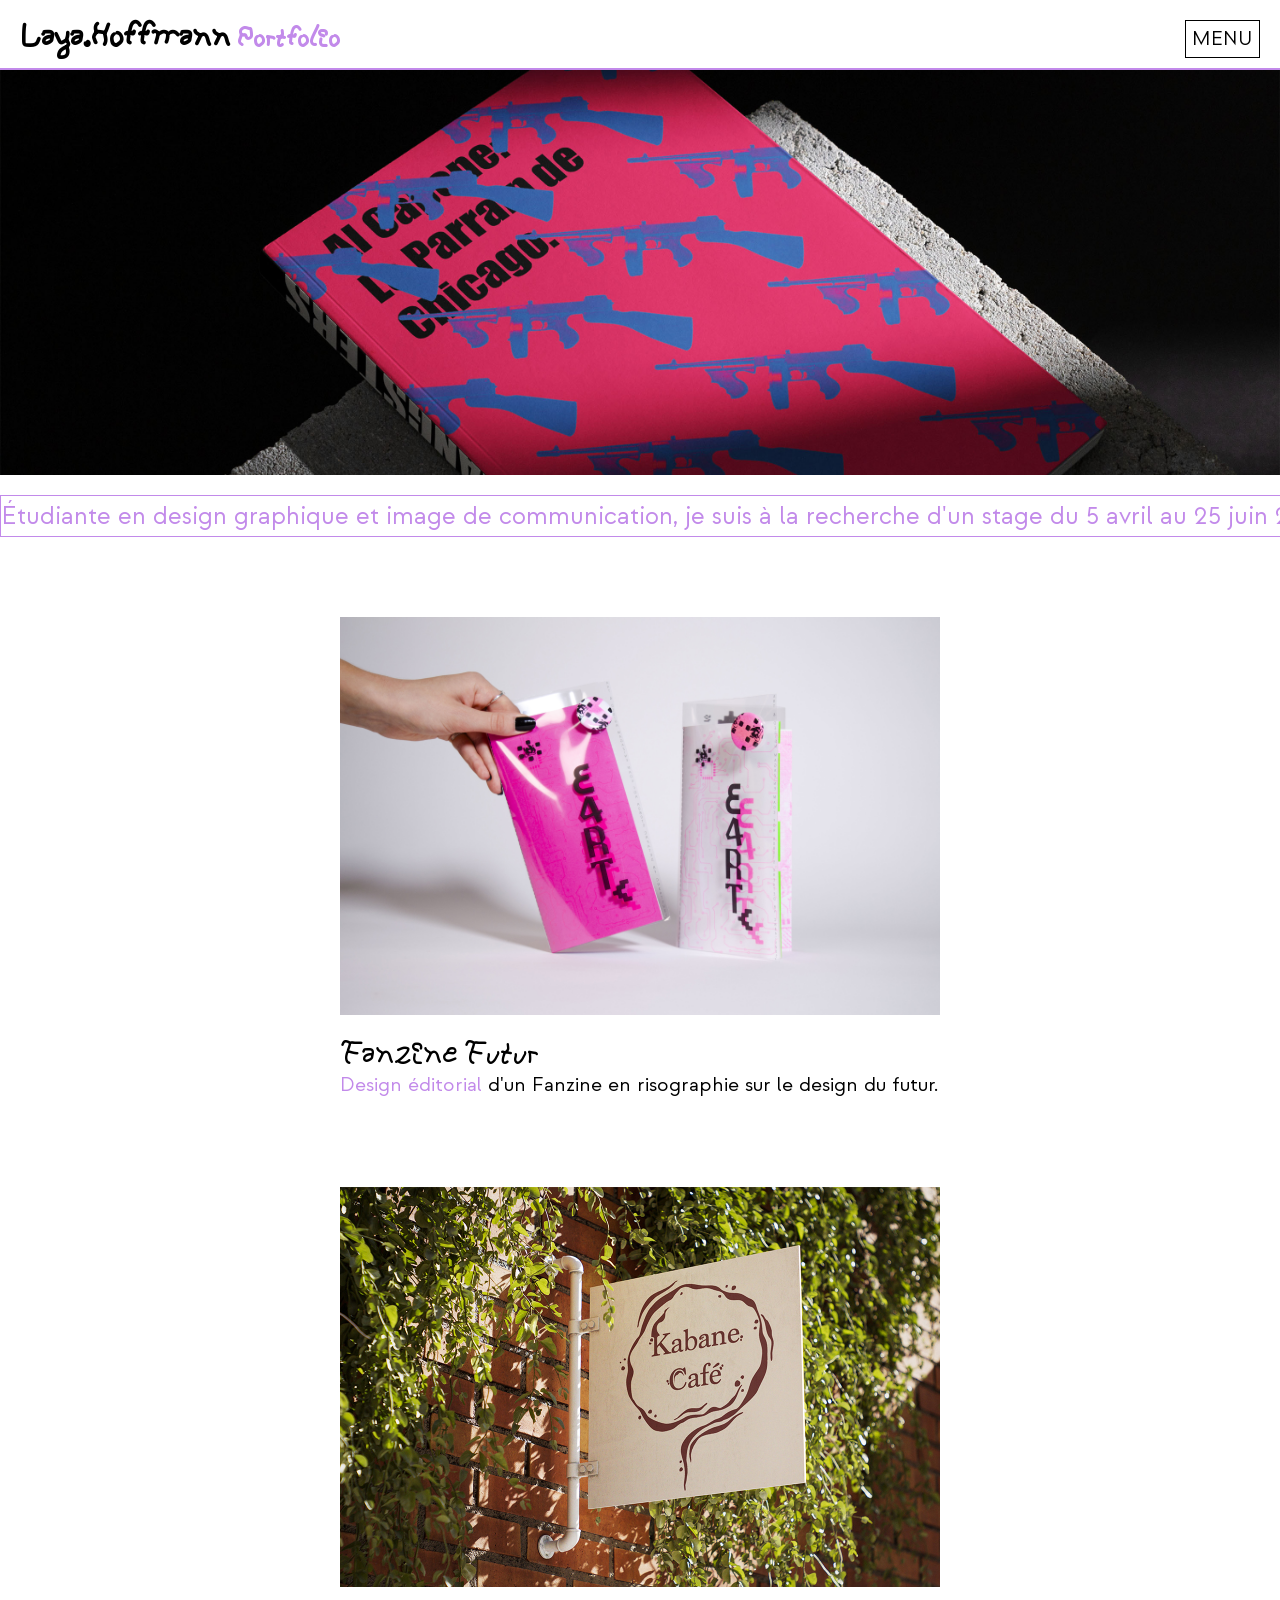
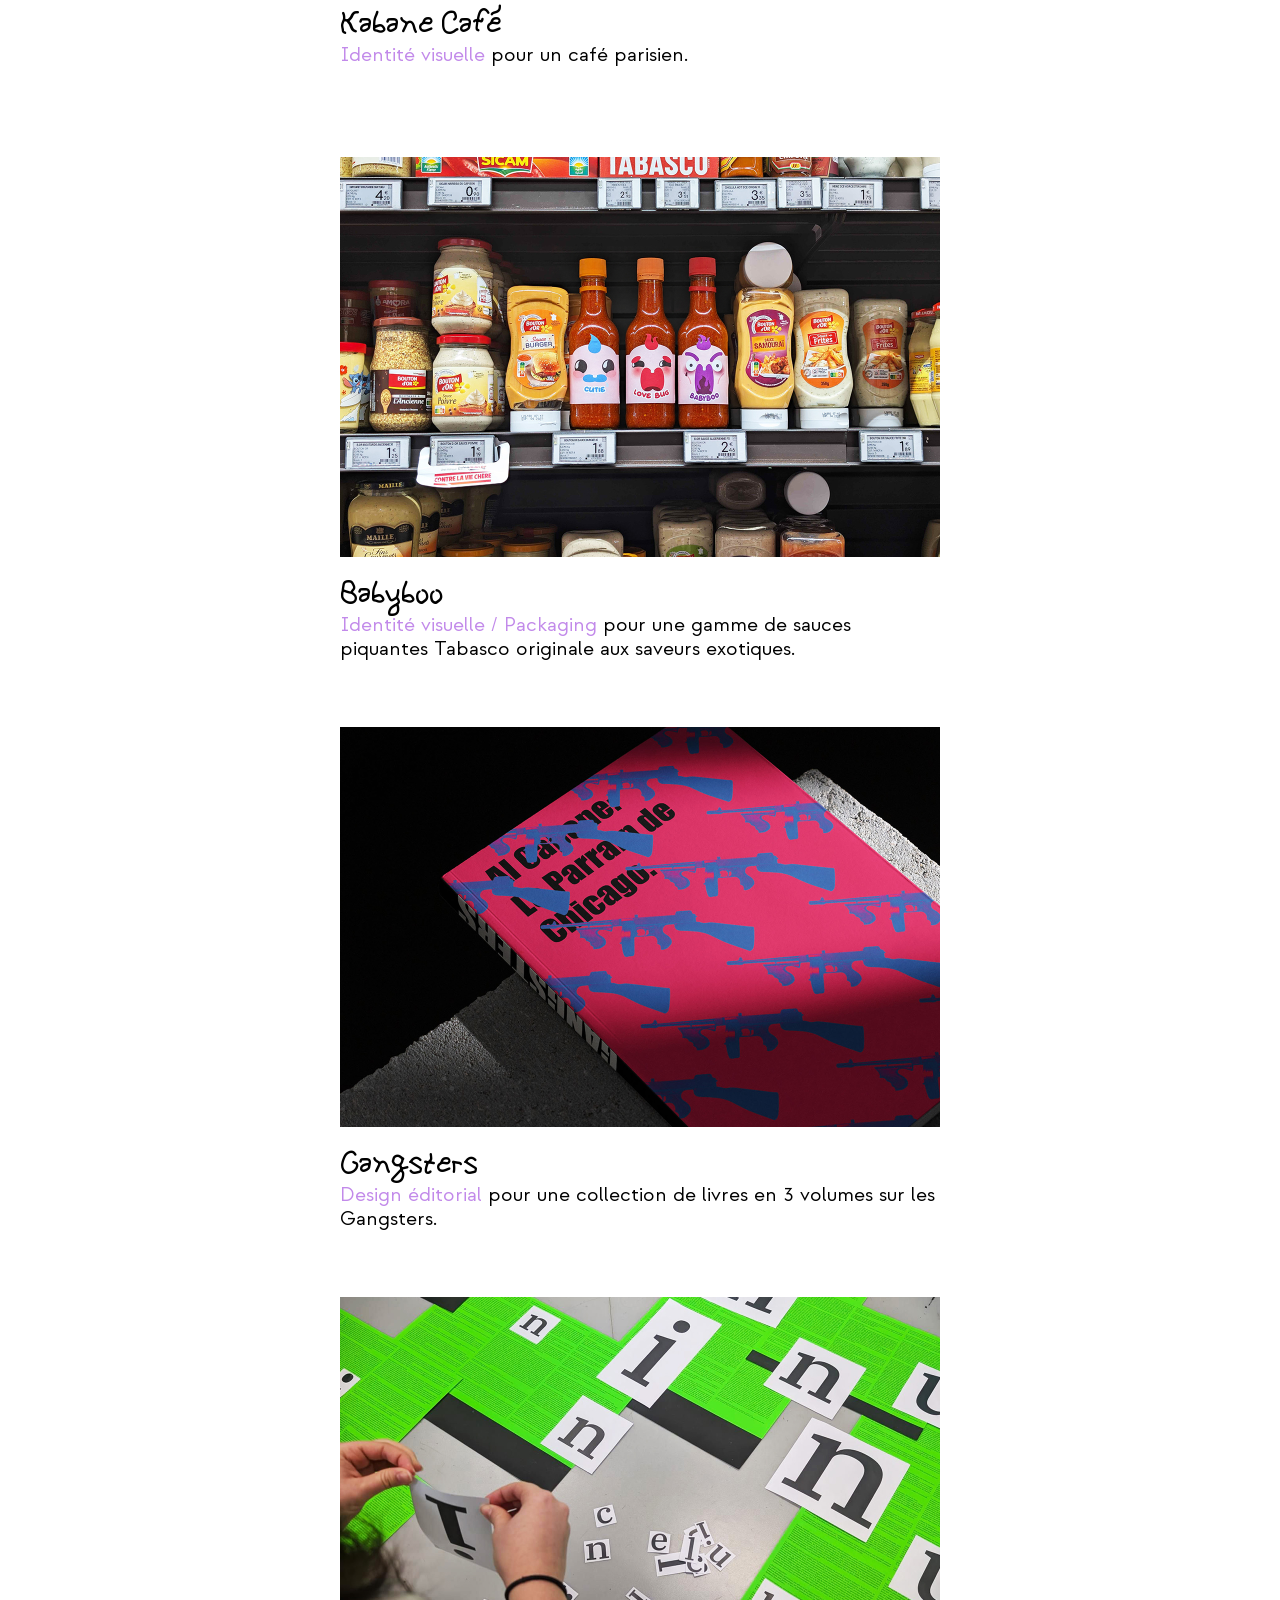
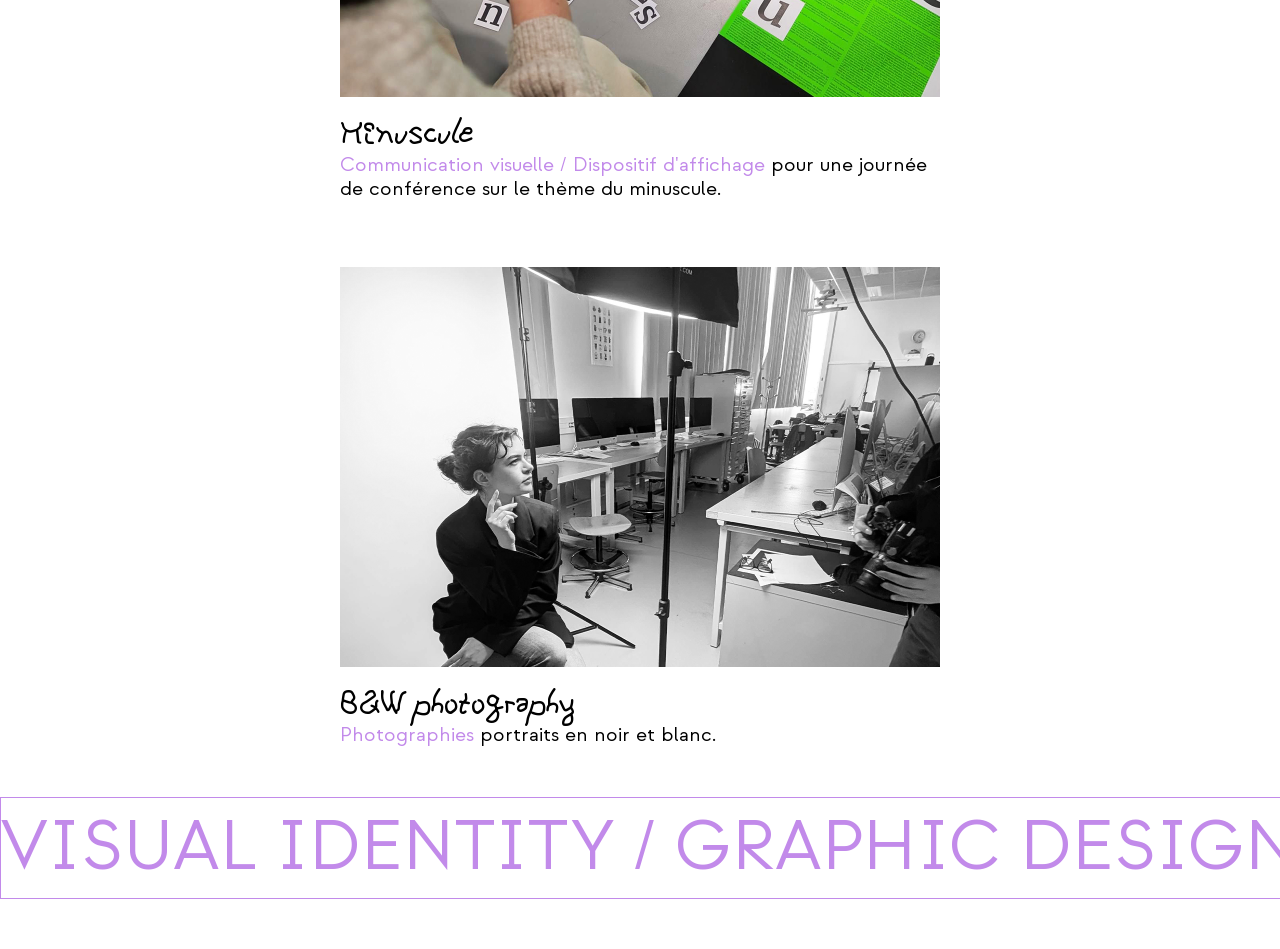
==== index.html @ 6cbe6970 "retouches" ====
<!DOCTYPE html>
<html lang="en">
<head>
    <meta charset="UTF-8">
    <meta name="viewport" content="width=device-width, initial-scale=1.0">
    <title>Laya Hoffmann Portfolio</title>
    <link rel="stylesheet" href="style.css">
    <link rel="shortcut icon" href="img/icon-site.svg" type="image/x-icon">
</head>
<body>

    <header>
        <h1>Laya.H<span class="cadegage">offmann</span> <span class="taille">Portfolio</span></h1>
        <a href="MENU.html" class="button">MENU</a>
    </header>

    <main>
        
        <div class="bandeau"> 
        <img src="img/gangsters/gangster.jpg" alt="livre de gangsters">
        </div>

        <div class="scrolling-text-container">
            <div class="scrolling-text">
            Étudiante en design graphique et image de communication, je suis à la recherche d'un stage du 5 avril au 25 juin 2027 ! Étudiante en design graphique et image de communication je suis à la recherche d'un stage du 5 avril au 25 juin 2027 ! Étudiante en design graphique et image de communication je suis à la recherche d'un stage du 5 avril au 25 juin 2027 !  
            </div>
        </div>

        <div class="grid">

            <div class="item-grid">
            <a href="fanzine-futur.html">
                <img src="img/fanzine-futur/fanzinefutur1.jpg" width="300" height="200" alt="fanzine futur">
            </a>
            <img class="fx" src="img/support.svg" alt="visual">
            <p class="sous-titre">Fanzine Futur</p>
            <p><span>Design éditorial</span> d'un Fanzine en risographie sur le design du futur.</p>
            </div>

            <div class="item-grid">
            <a href="kabanecafe.html">
                <img src="img/kabane-cafe/kabanecafe1.jpg" width="300" height="200" alt="kabanecafe">
            </a>
            <img class="fx" src="img/support.svg" alt="visual">
            <p class="sous-titre">Kabane Café</p>
            <p><span>Identité visuelle</span> pour un café parisien.</p>
            </div>

            <div class="item-grid">
            <a href="babyboo.html">
                <img src="img/babyboo/babyboo.jpg" width="300" height="200" alt="babyboo sauces">
            </a>
            <img class="fx" src="img/support.svg" alt="visual">
            <p class="sous-titre">Babyboo</p>
            <p><span>Identité visuelle / Packaging</span> pour une gamme de sauces piquantes Tabasco originale aux saveurs exotiques.</p>
            </div>

            <div class="item-grid">
            <a href="gangster.html">
                <img src="img/gangsters/gangsters1.jpg" width="300" height="200" alt="livre de gangsters">
            </a>
            <img class="fx" src="img/support.svg" alt="visual">
            <p class="sous-titre">Gangsters</p>
            <p><span>Design éditorial</span> pour une collection de livres en 3 volumes sur les Gangsters.</p>
            </div>

            <div class="item-grid">
            <a href="minuscule.html">
                <img src="img/minuscule/minuscule1.jpg" width="300" height="200" alt="minuscule">
            </a>
            <img class="fx" src="img/support.svg" alt="visual">
            <p class="sous-titre">Minuscule</p>
            <p><span>Communication visuelle / Dispositif d'affichage</span> pour une journée de conférence sur le thème du minuscule.</p>
            </div>

            <div class="item-grid">
            <a href="photo.html">
                <img src="img/photo/photo3.jpg" width="300" height="200" alt="photo">
            </a>
            <img class="fx" src="img/support.svg" alt="visual">
            <p class="sous-titre">B&W photography</p>
            <p><span>Photographies</span> portraits en noir et blanc.</p>
            </div>

        </div>

        <div class="scrolling-text-container-big">
            <div class="scrolling-text-big">
            VISUAL IDENTITY / GRAPHIC DESIGN / COMMUNICATION / ILLUSTRATION / TYPOGRAPHY / BRANDING / WEB DESIGN / DIGITAL MEDIA / CREATIVE DIRECTION / PHOTOGRAPHY / EDITORIAL DESIGN /
        </div>

        

    </main>
    

</body>

</html>
---- style.css ----
/*INTEGRATION TYPOS*/
@font-face {
font-family: nudles;
src: url("font/Nudles-Bold.woff2") format("woff2");
}

@font-face {
font-family: strawford;
src: url("font/strawford-regular-webfont.woff2") format("woff2");
}


/*CSS BALISES*/
body{
    background-color: rgb(255, 255, 255);
    color: rgb(0, 0, 0);
    font-family: strawford;
    font-size: 20px;
    max-width: 1900px; 
    margin: 0 auto;
    padding: 0px;
}

header{
    display:grid;
    grid-template-columns: auto auto;
    justify-content: space-between;
    align-items: top;
    padding: 20px;
    border-bottom: 2px solid rgb(194, 138, 234);
    height: 28px;    
}

img{
    width: 100%;
    height: auto;
    display: block;
}

/*liens*/
a{
    color: rgb(194, 138, 234);
    margin: 0;
}

h1{
    font-family: nudles;
    font-size: 30px;
    margin: 0;
}

span{
    color: #c28aea;
}

p{
    color:#000000;
    margin-top: 26px;
}


/*CSS CLASS*/
.taille{
    font-size: 25px;
    color: #c28aea;
}

/*ce qui n'est pas affiché sur mobile*/
.cadegage{
    color: #000000;
}

.sous-titre {
    font-size: 30px;
    font-family: nudles;
    margin-top: 20px;
    margin-bottom: 0;
    height:10px;
}

.grid{
    background-color: rgb(255, 255, 255);
    display: grid;
    grid-template-columns: repeat(auto-fill, 600px);
    justify-content: center;
    gap: 70px;
    padding: 30px;
}

/*bouton avant qu'on clique*/
.button{
    color: rgb(0, 0, 0);
    padding: 6px;
    text-decoration: none;
    border: 1px solid rgb(0, 0, 0);
    transition: 0.5s background;
    align-items: center;
}

/*bouton quand on clique*/
.button:hover{
    color: rgb(255, 255, 255);
    background-color: rgb(194, 138, 234);
    padding: 6px;
    text-decoration: none;
    border: 1px solid rgb(194, 138, 234);
}

/*futur carroussel*/
.bandeau{
    background-color: rgb(0, 0, 0);
    width: 100%;
    margin-bottom: 20px;
}


/*bandeau défilant (le contenant) */
.scrolling-text-container {  
    width: 100%;
    height: 40px;
    background: rgb(255, 255, 255);
    overflow: hidden; /*pour pas qu'on voit la fin*/
    display: flex; /*devient parent du texte*/
    align-items: center; 
    position: relative; /*pour pouvoir déplacer le texte*/
    color: rgb(194, 138, 234); 
    margin-bottom: 50px;
    border: 1px solid rgb(194, 138, 234); 

}

/*bandeau défilant (le contenu texte) */
.scrolling-text {  
    white-space: nowrap; /*pour rester sur une ligne*/
    display: inline-block;
    animation: scroll-left 60s linear infinite; /*amène à l'animation créée*/
    font-size: 25px; 
}

/*version gros (le contenant texte) */
.scrolling-text-container-big {
    width: 100%;
    height: 100px;
    background: rgb(255, 255, 255);
    overflow: hidden;
    display: flex;
    align-items: center;
    position: relative;
    color: rgb(194, 138, 234);
    margin-bottom: 50px;
    border: 1px solid rgb(194, 138, 234);

}

/*version gros (le contenu texte) */
.scrolling-text-big {
    white-space: nowrap;
    display: inline-block;
    animation: scroll-left 30s linear infinite;
    font-size: 70px; 
}

/*le hover des images*/

.item-grid{
            display: grid;
            height: 500px;
        }

.item-grid a, .item-grid .fx{
            grid-column: 1/-1;
            grid-row: 1/-1;
}

.item-grid .fx {
            color:#000000;
            background: #ffffffc4;
            margin: 0;
            opacity:0;
            transition: .4s;
            display: grid;
            align-items:center;
            justify-items: center;
            height: 400px;
}

.item-grid:hover .fx{
            opacity:1;
}


/*animation bandeau*/
@keyframes scroll-left { 
    0% { transform: translateX(0); }  /*fais commencer à gauche*/
    100% { transform: translateX(-50%); } /*défile vers la droite*/
}

/*adaptation mobile*/
@media (max-width: 600px) {
    .grid {
        grid-template-columns: 1fr; /*une seule colonne sur mobile*/
        gap: 20px; /*réduit l'espace entre les éléments*/
    }
    h1 {
        font-size: 30px; /*réduit la taille du titre sur mobile*/
    }
    h1 span {
        font-size: 25px; /*réduit la taille du sous-titre sur mobile*/
    }
    header {
        padding: 10px; /*réduit le padding du header sur mobile*/
        height: auto; /*ajuste la hauteur automatiquement sur mobile*/
    }
    .sous-titre {
    font-size: 25px;
    font-family: nudles;
    }

    .cadegage{
        display:none;
    
    }
}
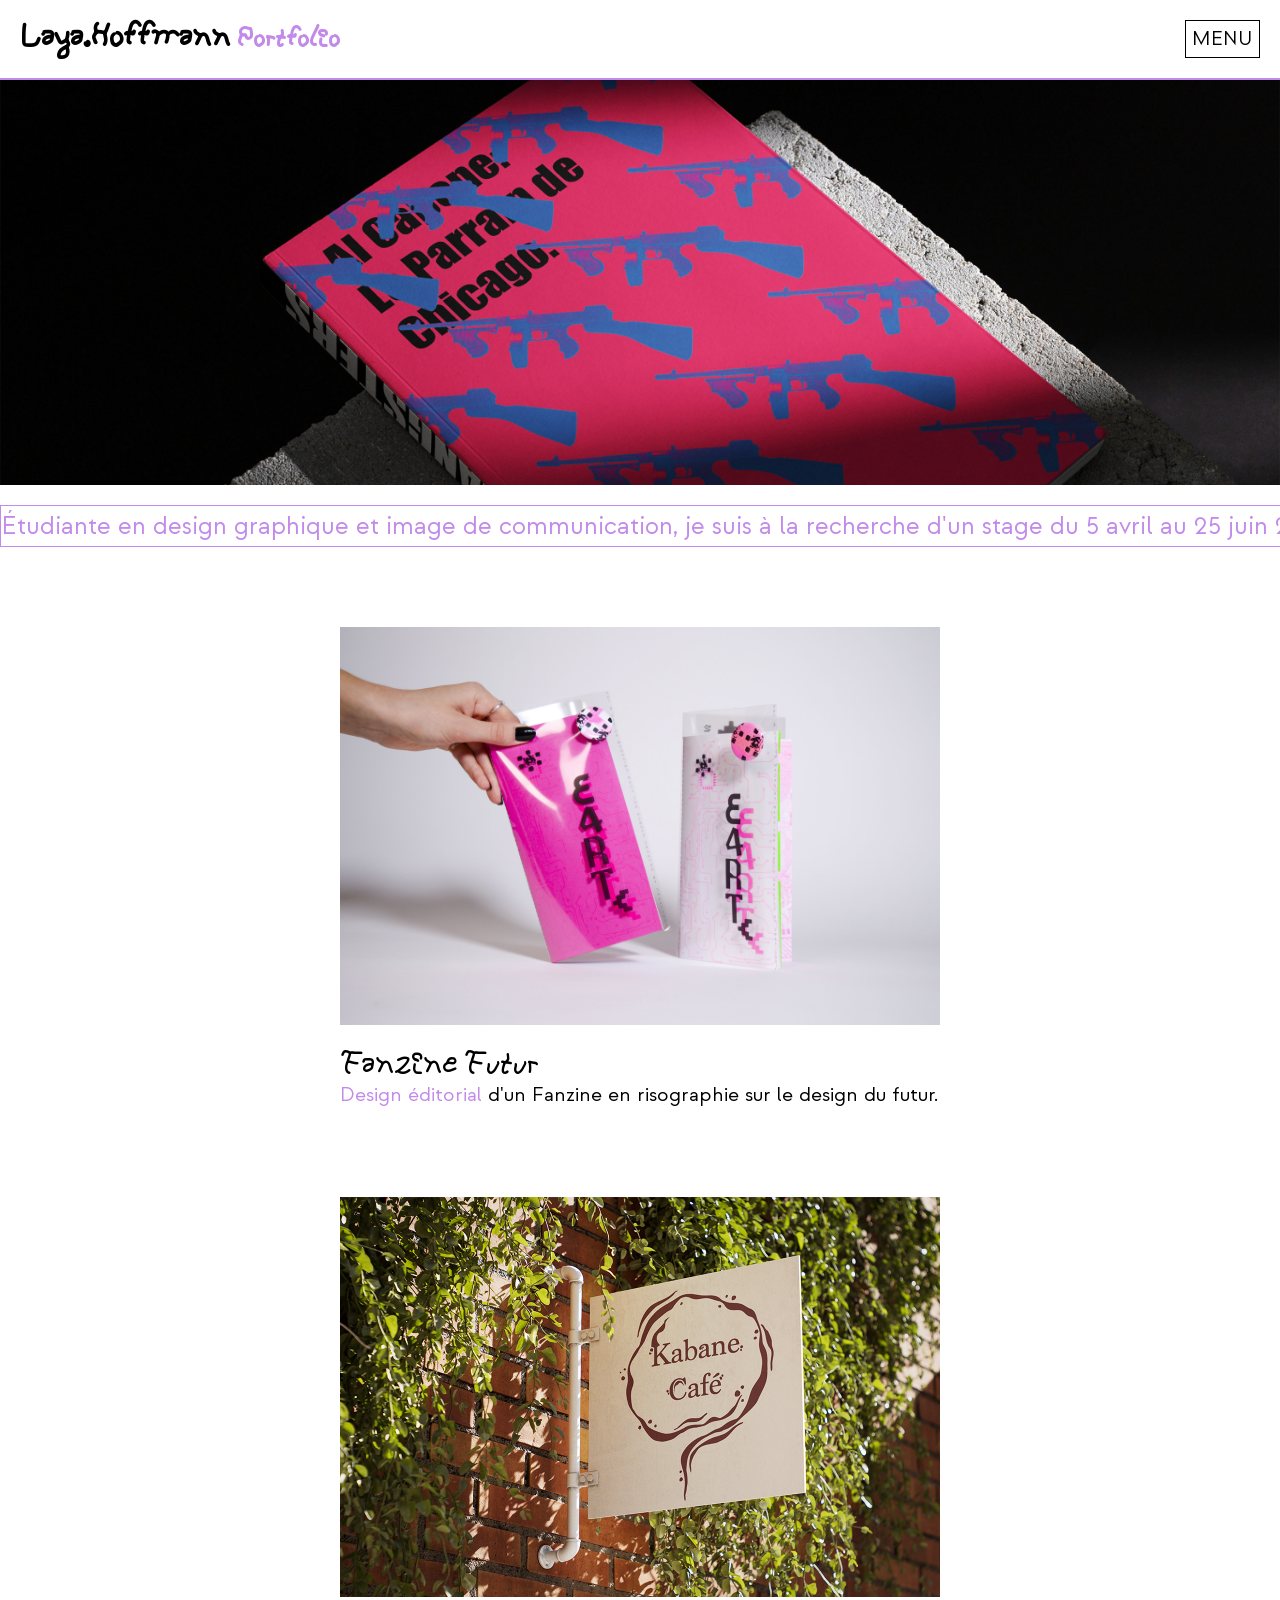
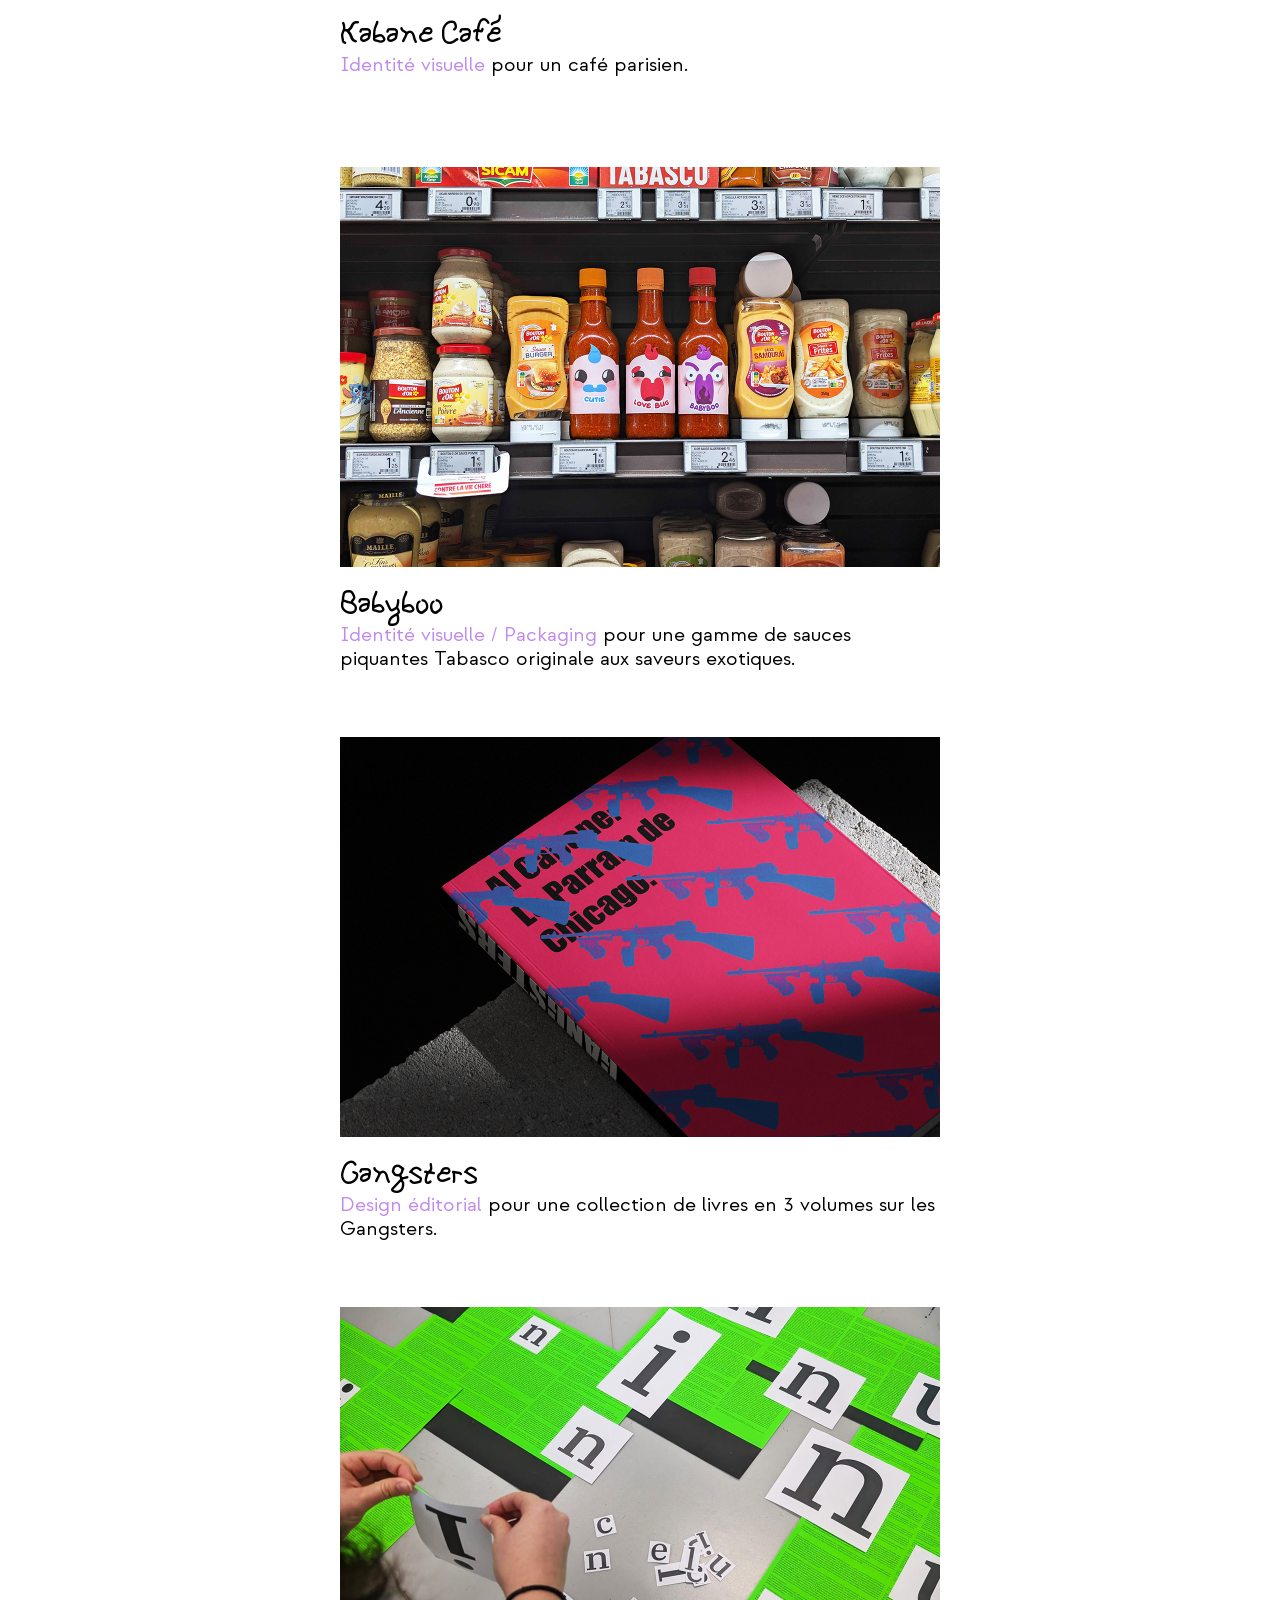
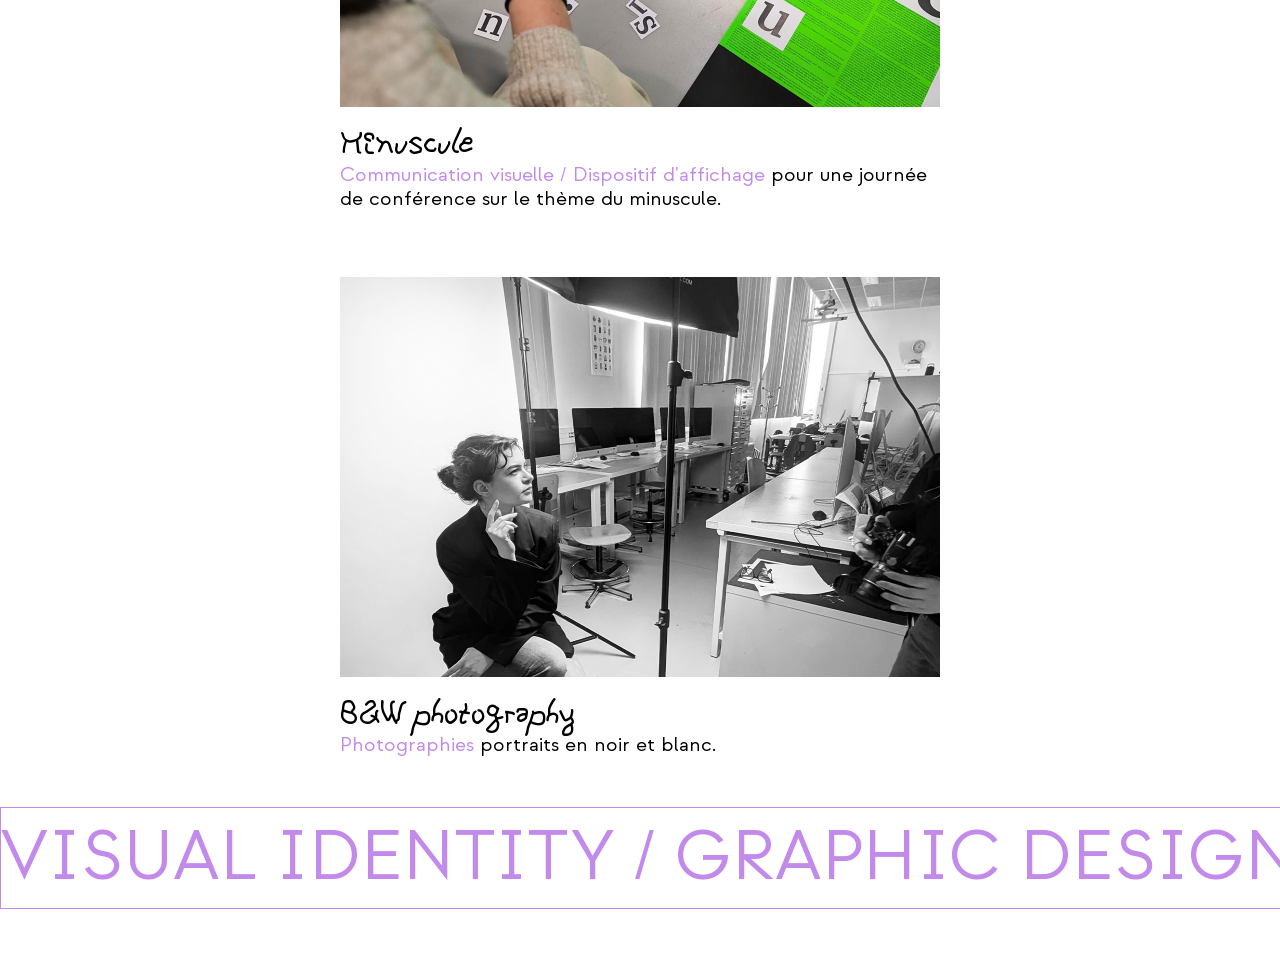
==== commit d5444fb8: "lalala" ====
--- a/index.html
+++ b/index.html
@@ -28,59 +28,47 @@
 
         <div class="grid">
 
-            <div class="item-grid">
-            <a href="fanzine-futur.html">
-                <img src="img/fanzine-futur/fanzinefutur1.jpg" width="300" height="200" alt="fanzine futur">
-            </a>
+        <a class="item-grid"  href="fanzine-futur.html">
             <img class="fx" src="img/support.svg" alt="visual">
+            <img src="img/fanzine-futur/fanzinefutur1.jpg" width="300" height="200" alt="fanzine futur">
             <p class="sous-titre">Fanzine Futur</p>
             <p><span>Design éditorial</span> d'un Fanzine en risographie sur le design du futur.</p>
-            </div>
+        </a>
 
-            <div class="item-grid">
-            <a href="kabanecafe.html">
-                <img src="img/kabane-cafe/kabanecafe1.jpg" width="300" height="200" alt="kabanecafe">
-            </a>
+        <a class="item-grid"  href="kabanecafe.html">
             <img class="fx" src="img/support.svg" alt="visual">
+            <img src="img/kabane-cafe/kabanecafe1.jpg" width="300" height="200" alt="kabanecafe">
             <p class="sous-titre">Kabane Café</p>
             <p><span>Identité visuelle</span> pour un café parisien.</p>
-            </div>
+        </a>
 
-            <div class="item-grid">
-            <a href="babyboo.html">
-                <img src="img/babyboo/babyboo.jpg" width="300" height="200" alt="babyboo sauces">
-            </a>
+        <a class="item-grid"  href="babyboo.html">
             <img class="fx" src="img/support.svg" alt="visual">
+            <img src="img/babyboo/babyboo.jpg" width="300" height="200" alt="sauces piquantes">
             <p class="sous-titre">Babyboo</p>
             <p><span>Identité visuelle / Packaging</span> pour une gamme de sauces piquantes Tabasco originale aux saveurs exotiques.</p>
-            </div>
+        </a>
 
-            <div class="item-grid">
-            <a href="gangster.html">
-                <img src="img/gangsters/gangsters1.jpg" width="300" height="200" alt="livre de gangsters">
-            </a>
+        <a class="item-grid"  href="gangster.html">
             <img class="fx" src="img/support.svg" alt="visual">
+            <img src="img/gangsters/gangsters1.jpg" width="300" height="200" alt="livre gangster">
             <p class="sous-titre">Gangsters</p>
             <p><span>Design éditorial</span> pour une collection de livres en 3 volumes sur les Gangsters.</p>
-            </div>
+        </a>
 
-            <div class="item-grid">
-            <a href="minuscule.html">
-                <img src="img/minuscule/minuscule1.jpg" width="300" height="200" alt="minuscule">
-            </a>
+        <a class="item-grid"  href="minuscule.html">
             <img class="fx" src="img/support.svg" alt="visual">
+            <img src="img/minuscule/minuscule1.jpg" width="300" height="200" alt="affiche minuscule">
             <p class="sous-titre">Minuscule</p>
             <p><span>Communication visuelle / Dispositif d'affichage</span> pour une journée de conférence sur le thème du minuscule.</p>
-            </div>
+        </a>
 
-            <div class="item-grid">
-            <a href="photo.html">
-                <img src="img/photo/photo3.jpg" width="300" height="200" alt="photo">
-            </a>
+        <a class="item-grid"  href="photo.html">
             <img class="fx" src="img/support.svg" alt="visual">
+            <img src="img/photo/photo3.jpg" width="300" height="200" alt="photo">
             <p class="sous-titre">B&W photography</p>
             <p><span>Photographies</span> portraits en noir et blanc.</p>
-            </div>
+        </a>
 
         </div>
 
--- a/style.css
+++ b/style.css
@@ -28,7 +28,7 @@
     align-items: top;
     padding: 20px;
     border-bottom: 2px solid rgb(194, 138, 234);
-    height: 28px;    
+    height: 38px;    
 }
 
 img{
@@ -41,6 +41,7 @@
 a{
     color: rgb(194, 138, 234);
     margin: 0;
+    text-decoration: none;
 }
 
 h1{
@@ -161,18 +162,18 @@
 }
 
 /*le hover des images*/
-
 .item-grid{
             display: grid;
             height: 500px;
         }
 
-.item-grid a, .item-grid .fx{
+.item-grid img{
             grid-column: 1/-1;
             grid-row: 1/-1;
 }
 
 .item-grid .fx {
+            z-index: 9999;
             color:#000000;
             background: #ffffffc4;
             margin: 0;
@@ -220,5 +221,11 @@
         display:none;
     
     }
-}
-
+    .item-grid .fx {
+        height: 220px;
+    }
+    .item-grid{
+        height: auto;
+    }
+
+}
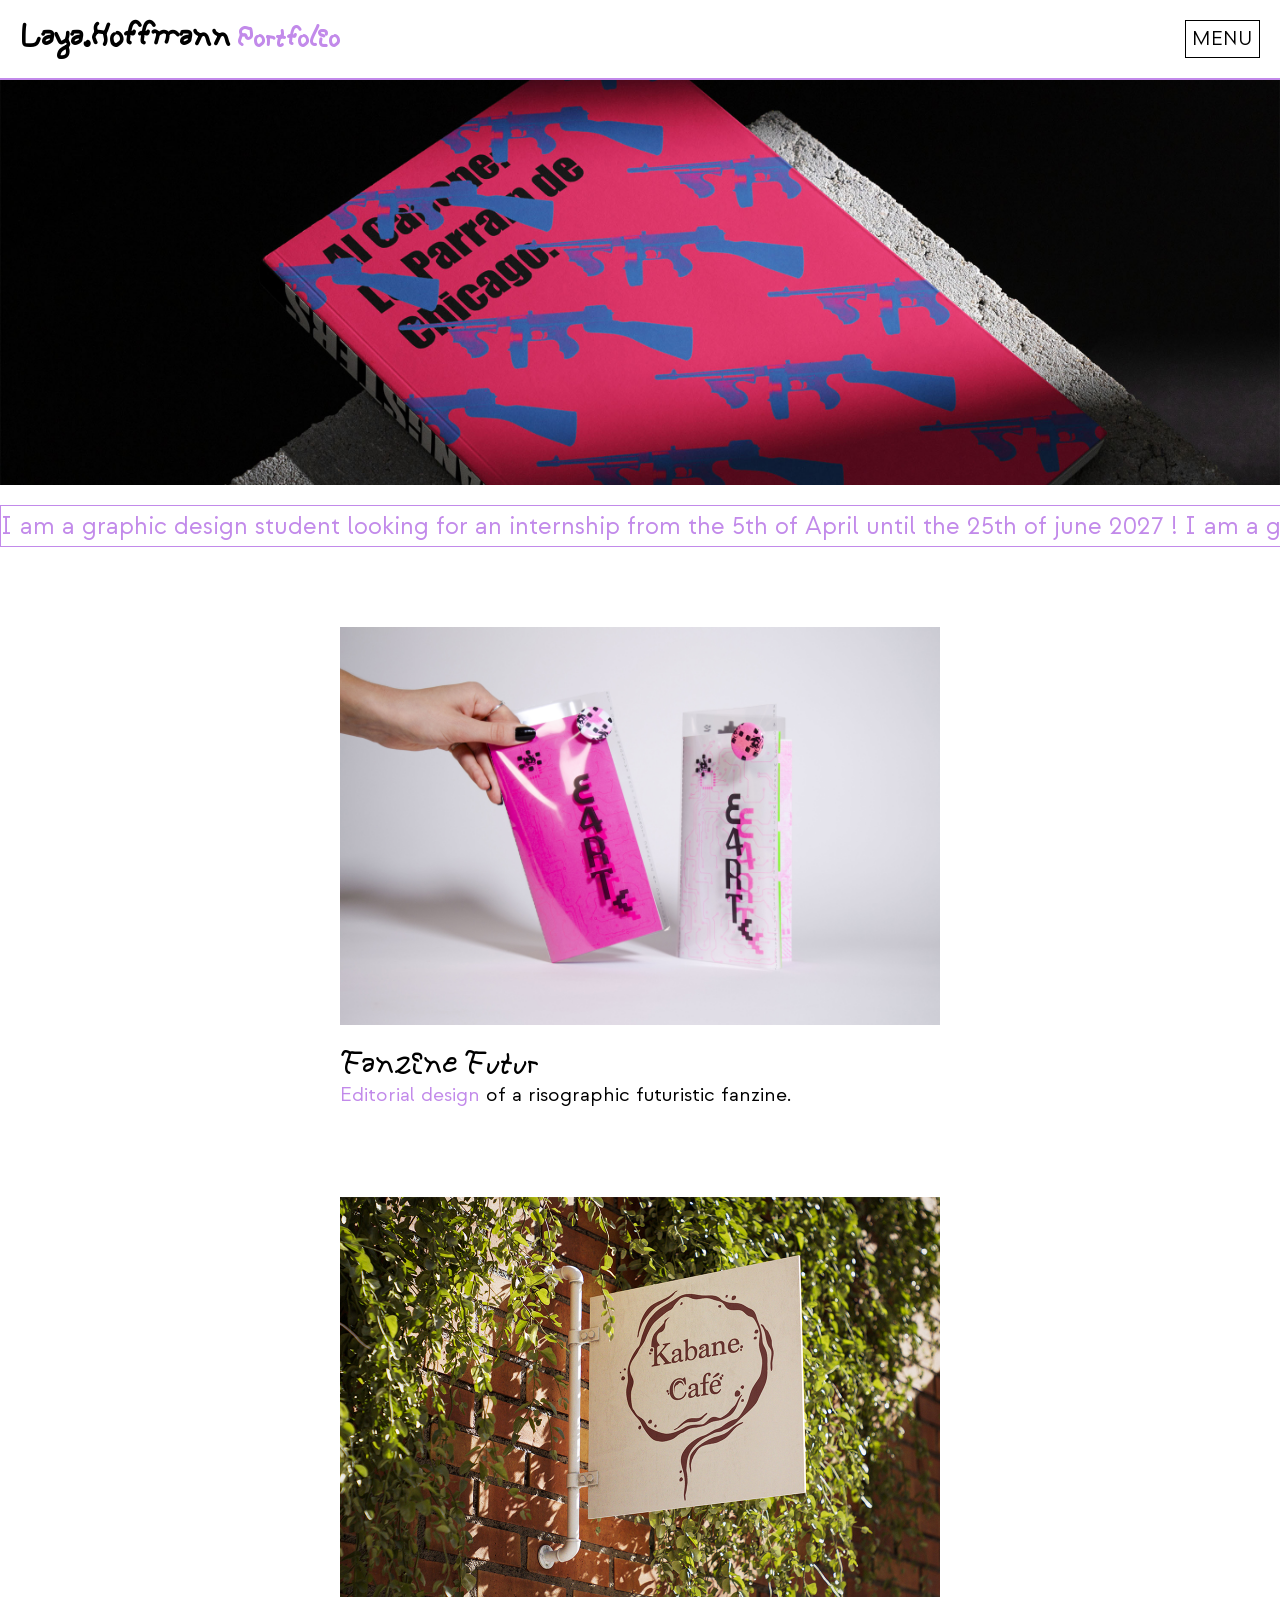
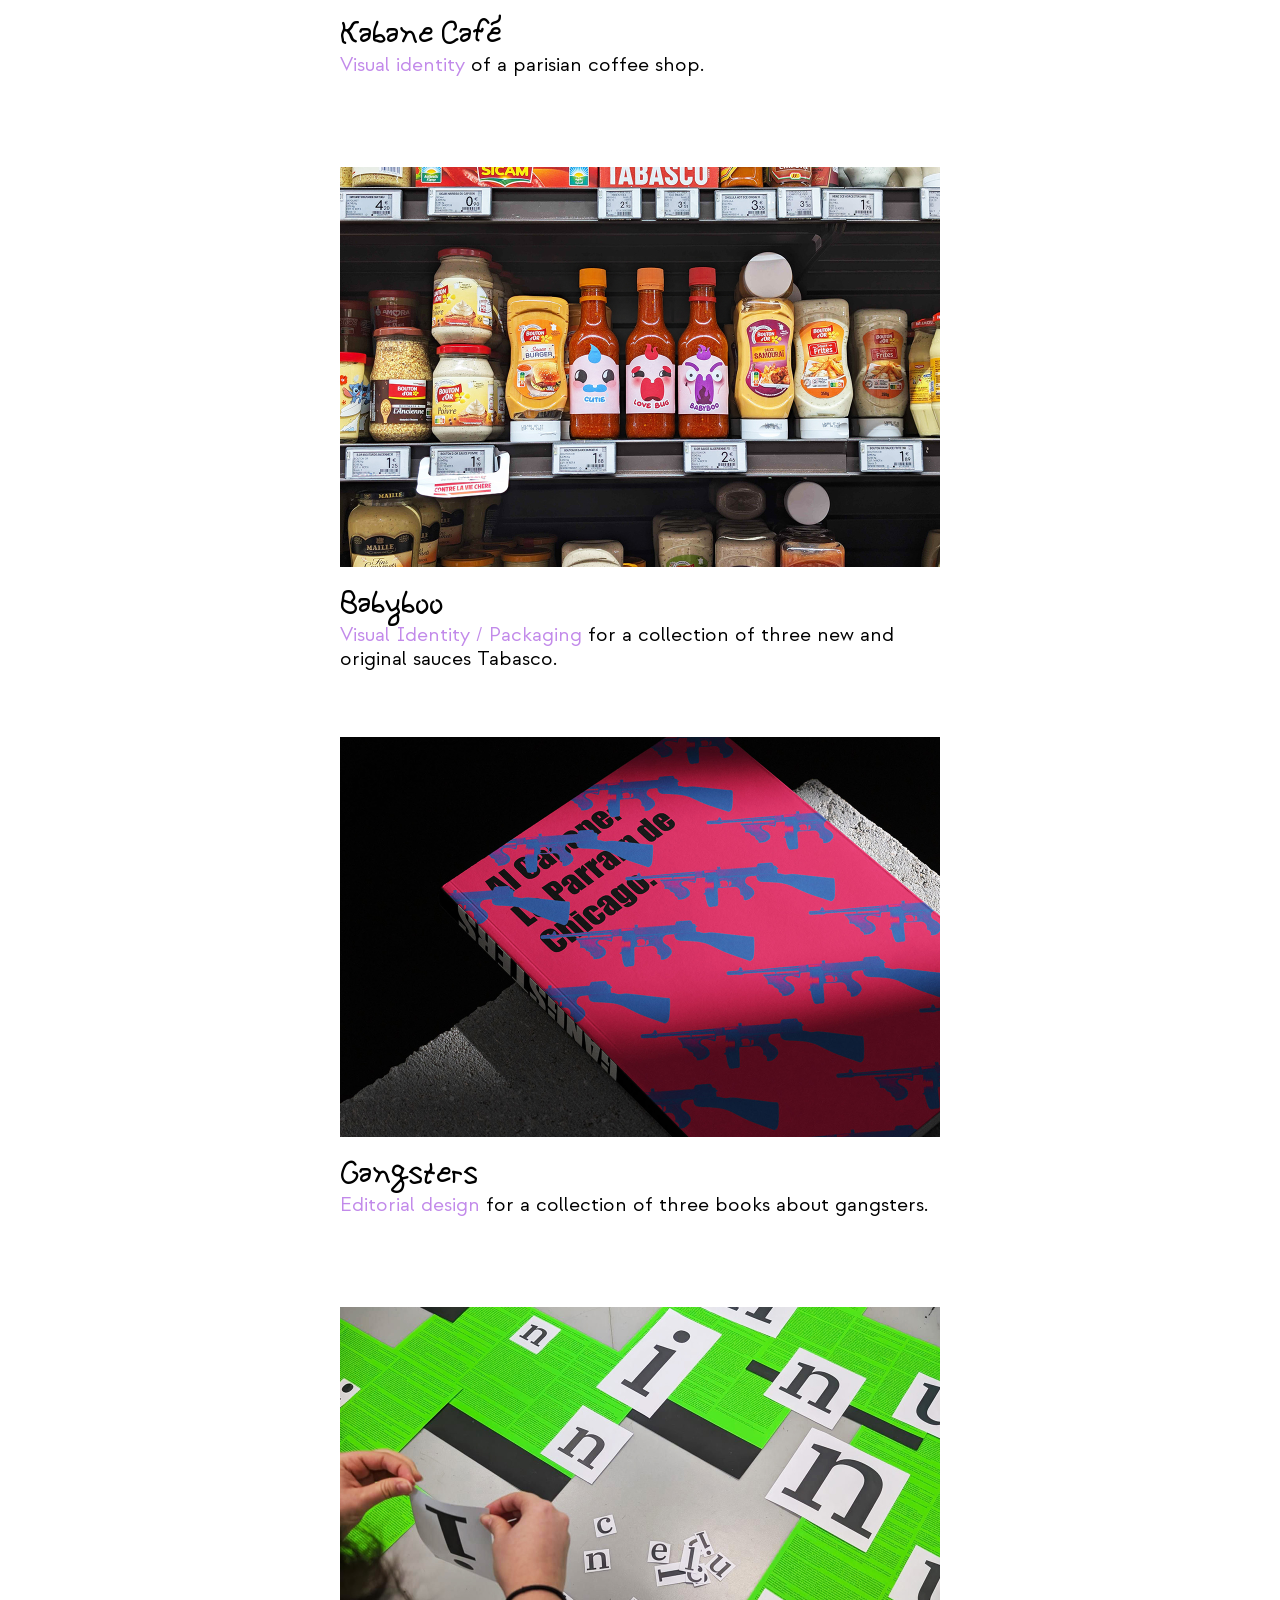
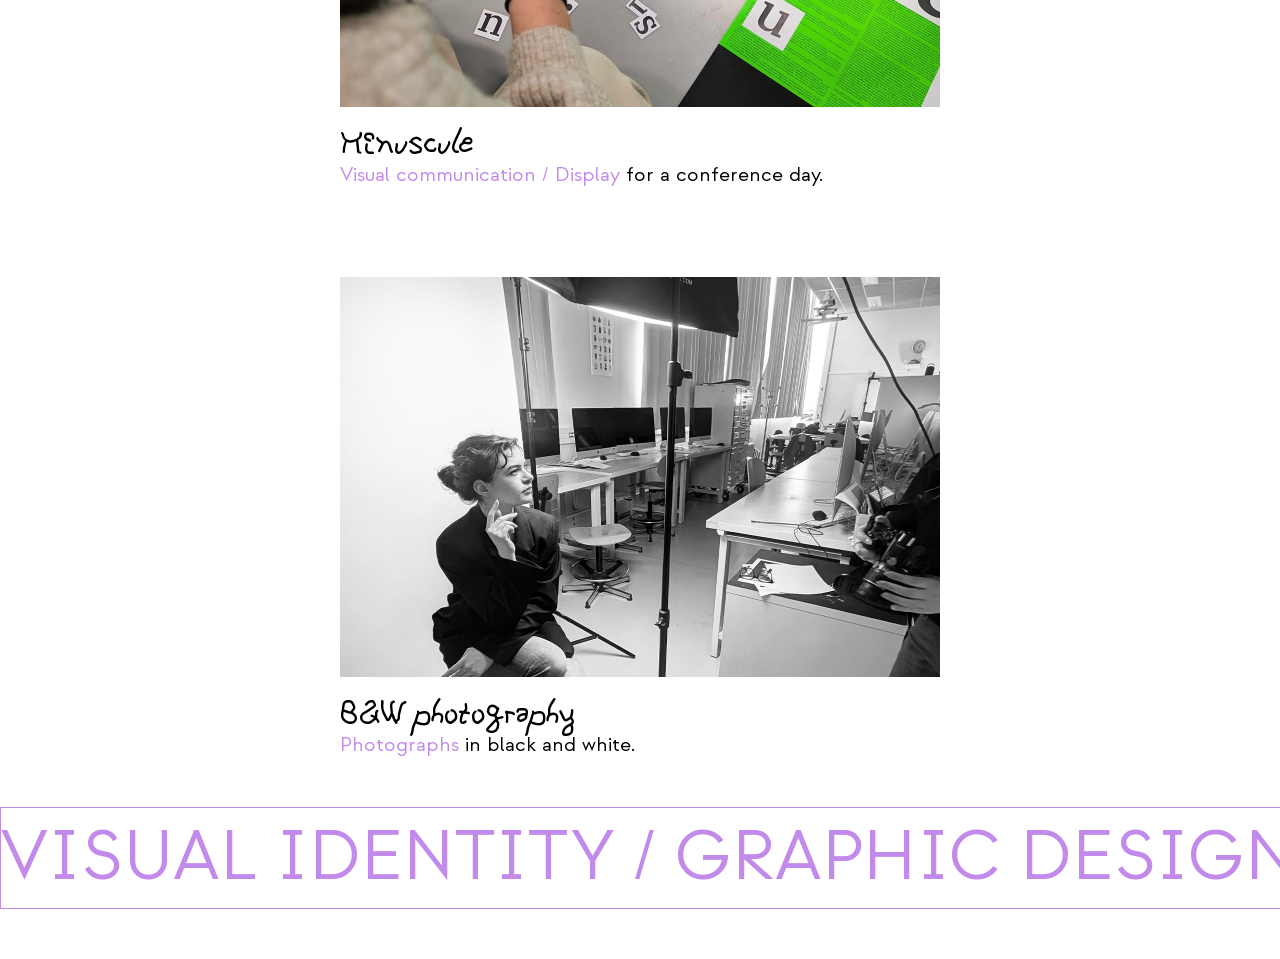
==== commit 286f277a: "f" ====
--- a/index.html
+++ b/index.html
@@ -22,7 +22,7 @@
 
         <div class="scrolling-text-container">
             <div class="scrolling-text">
-            Étudiante en design graphique et image de communication, je suis à la recherche d'un stage du 5 avril au 25 juin 2027 ! Étudiante en design graphique et image de communication je suis à la recherche d'un stage du 5 avril au 25 juin 2027 ! Étudiante en design graphique et image de communication je suis à la recherche d'un stage du 5 avril au 25 juin 2027 !  
+            I am a graphic design student looking for an internship from the 5th of April until the 25th of june 2027 ! I am a graphic design student looking for an internship from the 5th of April until the 25th of june 2027 ! I am a graphic design student looking for an internship from the 5th of April until the 25th of june 2027 ! I am a graphic design student looking for an internship from the 5th of April until the 25th of june 2027 !  
             </div>
         </div>
 
@@ -32,42 +32,42 @@
             <img class="fx" src="img/support.svg" alt="visual">
             <img src="img/fanzine-futur/fanzinefutur1.jpg" width="300" height="200" alt="fanzine futur">
             <p class="sous-titre">Fanzine Futur</p>
-            <p><span>Design éditorial</span> d'un Fanzine en risographie sur le design du futur.</p>
+            <p><span>Editorial design</span> of a risographic futuristic fanzine.</p>
         </a>
 
         <a class="item-grid"  href="kabanecafe.html">
             <img class="fx" src="img/support.svg" alt="visual">
             <img src="img/kabane-cafe/kabanecafe1.jpg" width="300" height="200" alt="kabanecafe">
             <p class="sous-titre">Kabane Café</p>
-            <p><span>Identité visuelle</span> pour un café parisien.</p>
+            <p><span>Visual identity</span> of a parisian coffee shop.</p>
         </a>
 
         <a class="item-grid"  href="babyboo.html">
             <img class="fx" src="img/support.svg" alt="visual">
             <img src="img/babyboo/babyboo.jpg" width="300" height="200" alt="sauces piquantes">
             <p class="sous-titre">Babyboo</p>
-            <p><span>Identité visuelle / Packaging</span> pour une gamme de sauces piquantes Tabasco originale aux saveurs exotiques.</p>
+            <p><span>Visual Identity / Packaging</span> for a collection of three new and original sauces Tabasco.</p>
         </a>
 
         <a class="item-grid"  href="gangster.html">
             <img class="fx" src="img/support.svg" alt="visual">
             <img src="img/gangsters/gangsters1.jpg" width="300" height="200" alt="livre gangster">
             <p class="sous-titre">Gangsters</p>
-            <p><span>Design éditorial</span> pour une collection de livres en 3 volumes sur les Gangsters.</p>
+            <p><span>Editorial design</span> for a collection of three books about gangsters.</p>
         </a>
 
         <a class="item-grid"  href="minuscule.html">
             <img class="fx" src="img/support.svg" alt="visual">
             <img src="img/minuscule/minuscule1.jpg" width="300" height="200" alt="affiche minuscule">
             <p class="sous-titre">Minuscule</p>
-            <p><span>Communication visuelle / Dispositif d'affichage</span> pour une journée de conférence sur le thème du minuscule.</p>
+            <p><span>Visual communication / Display</span> for a conference day.</p>
         </a>
 
         <a class="item-grid"  href="photo.html">
             <img class="fx" src="img/support.svg" alt="visual">
             <img src="img/photo/photo3.jpg" width="300" height="200" alt="photo">
             <p class="sous-titre">B&W photography</p>
-            <p><span>Photographies</span> portraits en noir et blanc.</p>
+            <p><span>Photographs</span> in black and white.</p>
         </a>
 
         </div>
@@ -77,9 +77,7 @@
             VISUAL IDENTITY / GRAPHIC DESIGN / COMMUNICATION / ILLUSTRATION / TYPOGRAPHY / BRANDING / WEB DESIGN / DIGITAL MEDIA / CREATIVE DIRECTION / PHOTOGRAPHY / EDITORIAL DESIGN /
         </div>
 
-        
-
-    </main>
+     </main>
     
 
 </body>
--- a/style.css
+++ b/style.css
@@ -39,7 +39,7 @@
 
 /*liens*/
 a{
-    color: rgb(194, 138, 234);
+    color: rgb(0, 0, 0);
     margin: 0;
     text-decoration: none;
 }
@@ -61,17 +61,25 @@
 
 
 /*CSS CLASS*/
+.violet{
+    color: #c28aea;
+}
 .taille{
     font-size: 25px;
     color: #c28aea;
 }
 
+.taille2{
+    font-size: 25px;
+    color: #ffffff;
+}
+
 /*ce qui n'est pas affiché sur mobile*/
 .cadegage{
     color: #000000;
 }
 
-.sous-titre {
+.sous-titre{
     font-size: 30px;
     font-family: nudles;
     margin-top: 20px;
@@ -88,6 +96,20 @@
     padding: 30px;
 }
 
+.grid-menu{
+    background-color: rgba(255, 255, 255, 0);
+    padding: 20px;
+}
+
+.grid-projet{
+    background-color: rgb(255, 255, 255);
+    display: grid;
+    grid-template-columns: repeat(auto-fill, 300px);
+    justify-content: center;
+    gap: 20px;
+    padding: 30px;
+}
+
 /*bouton avant qu'on clique*/
 .button{
     color: rgb(0, 0, 0);
@@ -98,13 +120,39 @@
     align-items: center;
 }
 
+.button2{
+    color: rgb(0, 0, 0);
+    padding: 6px;
+    text-decoration: none;
+    border: 1px solid rgb(0, 0, 0);
+    transition: 0.5s background;
+    align-items: center;
+}
+
 /*bouton quand on clique*/
 .button:hover{
     color: rgb(255, 255, 255);
+    background-color: #c28aea;
+    padding: 6px;
+    text-decoration: none;
+    border: 1px solid rgb(194, 138, 234);
+}
+
+.button2:hover{
+    color: rgb(255, 255, 255);
     background-color: rgb(194, 138, 234);
     padding: 6px;
     text-decoration: none;
-    border: 1px solid rgb(194, 138, 234);
+    border: 1px solid rgb(255, 255, 255);
+}
+
+.lien{
+    color: #000000;
+}
+
+.lien:hover{
+    color: #ffffff;
+    transition: 0.5s background;
 }
 
 /*futur carroussel*/
@@ -112,6 +160,14 @@
     background-color: rgb(0, 0, 0);
     width: 100%;
     margin-bottom: 20px;
+}
+
+.menu{
+    background-color: #c28aea;
+}
+
+.border{
+    border-bottom: 2px solid rgb(0, 0, 0);
 }
 
 
@@ -175,7 +231,7 @@
 .item-grid .fx {
             z-index: 9999;
             color:#000000;
-            background: #ffffffc4;
+            background: #ffffff00;
             margin: 0;
             opacity:0;
             transition: .4s;
@@ -223,9 +279,13 @@
     }
     .item-grid .fx {
         height: 220px;
+        background-color: rgba(255, 255, 255, 0);
     }
     .item-grid{
         height: auto;
     }
 
-}+}
+
+/*test-carroussel*/
+
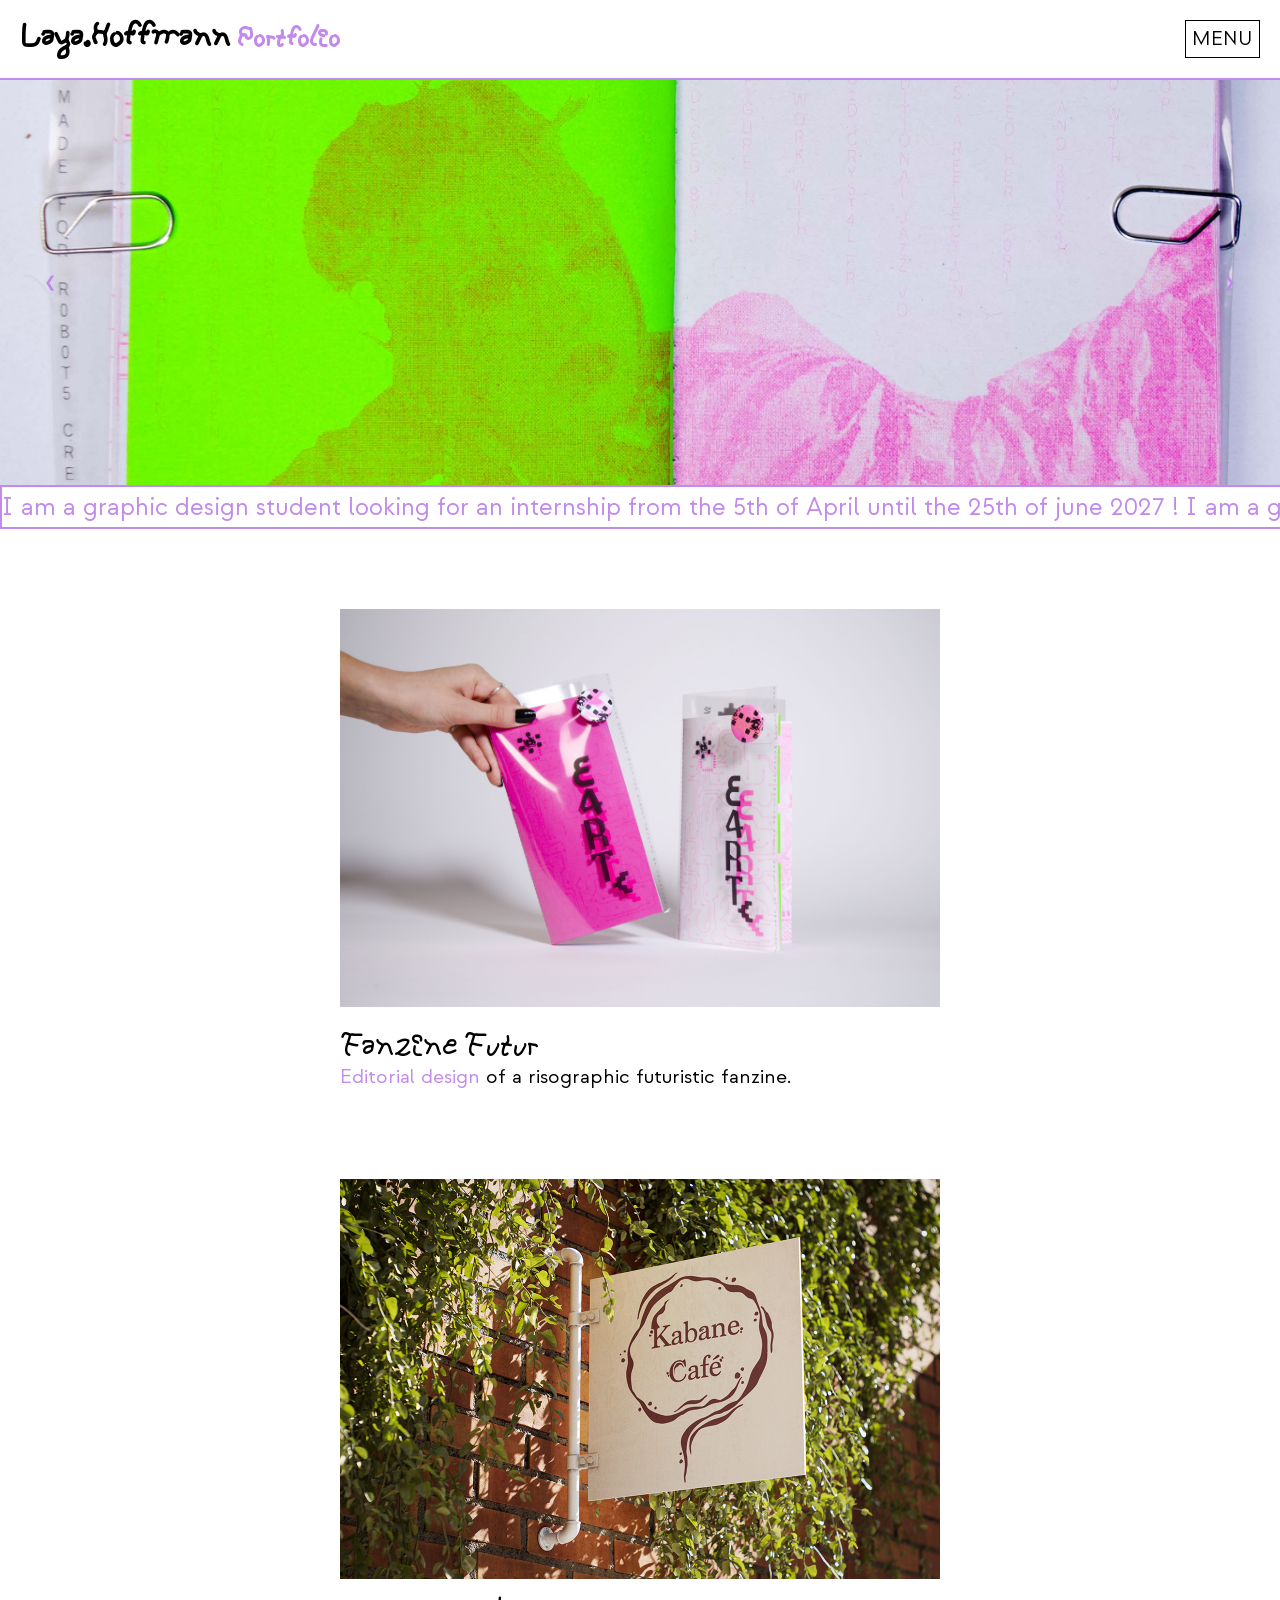
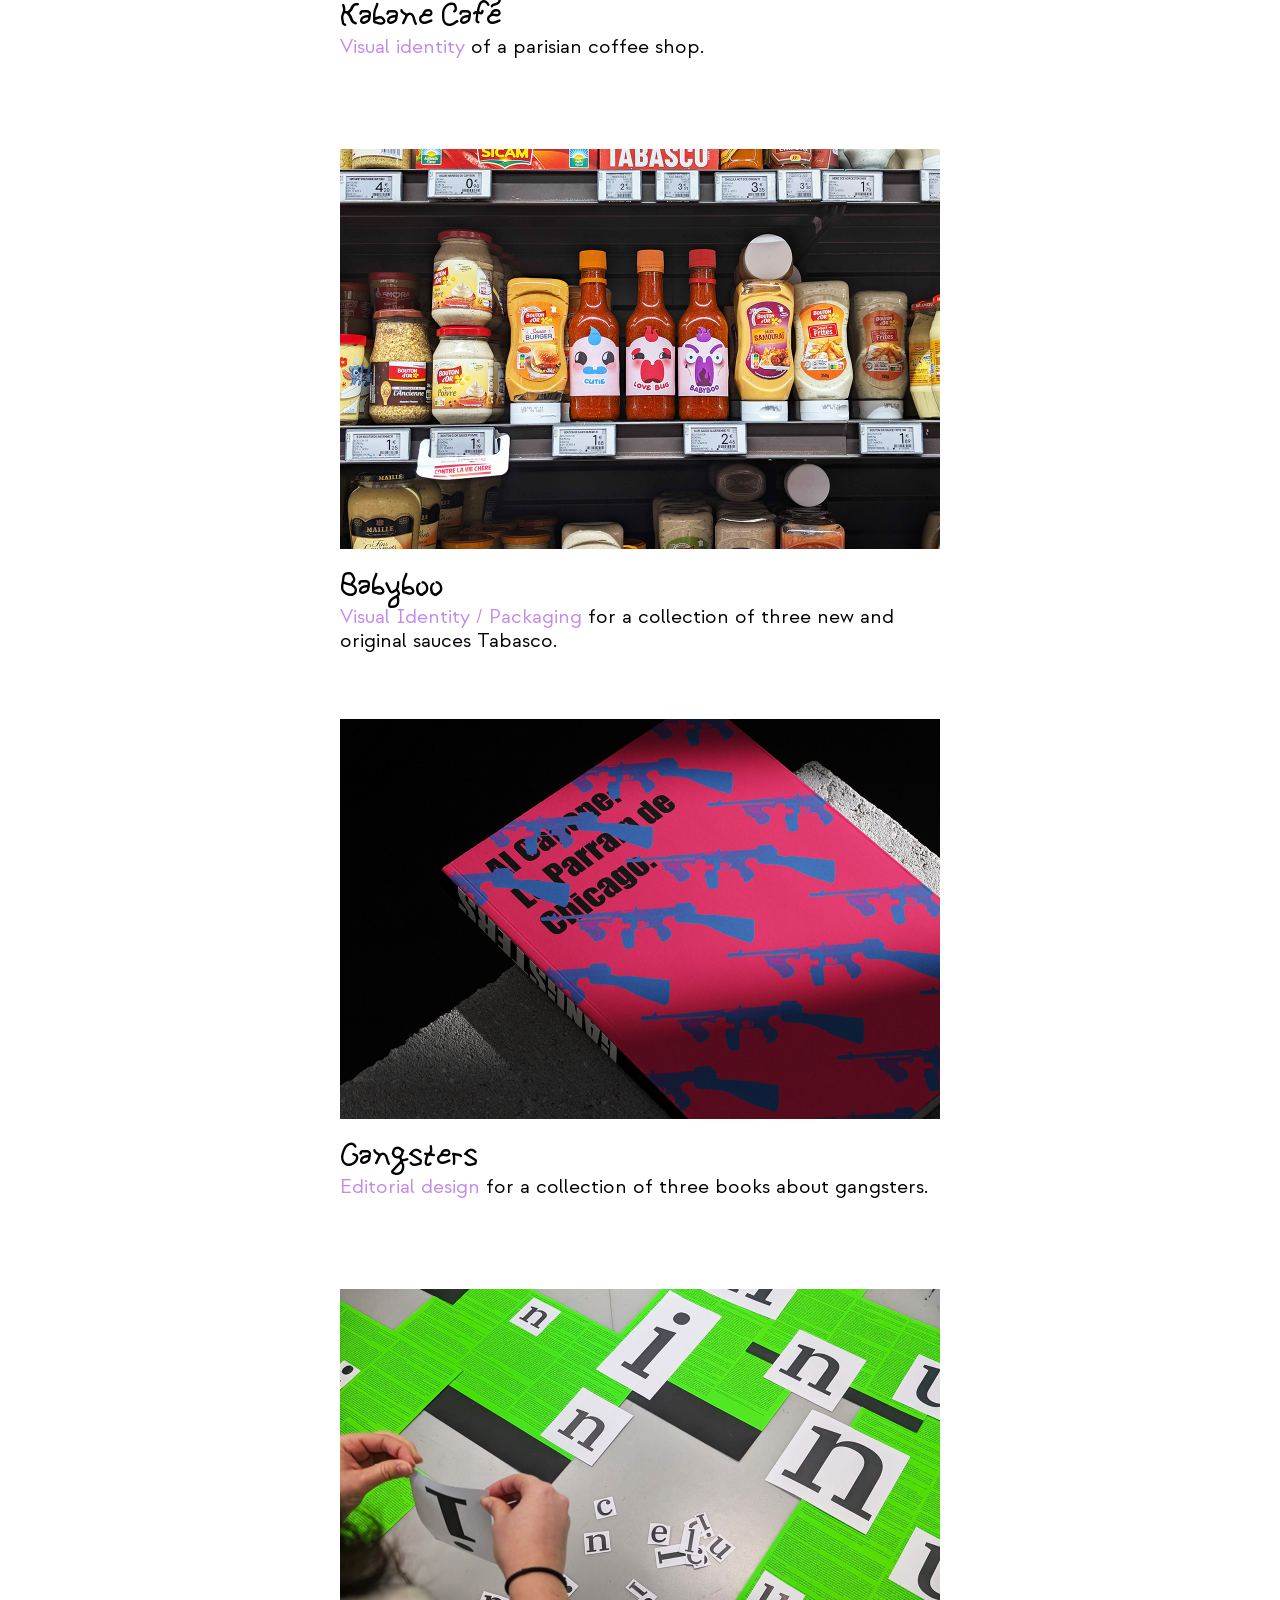
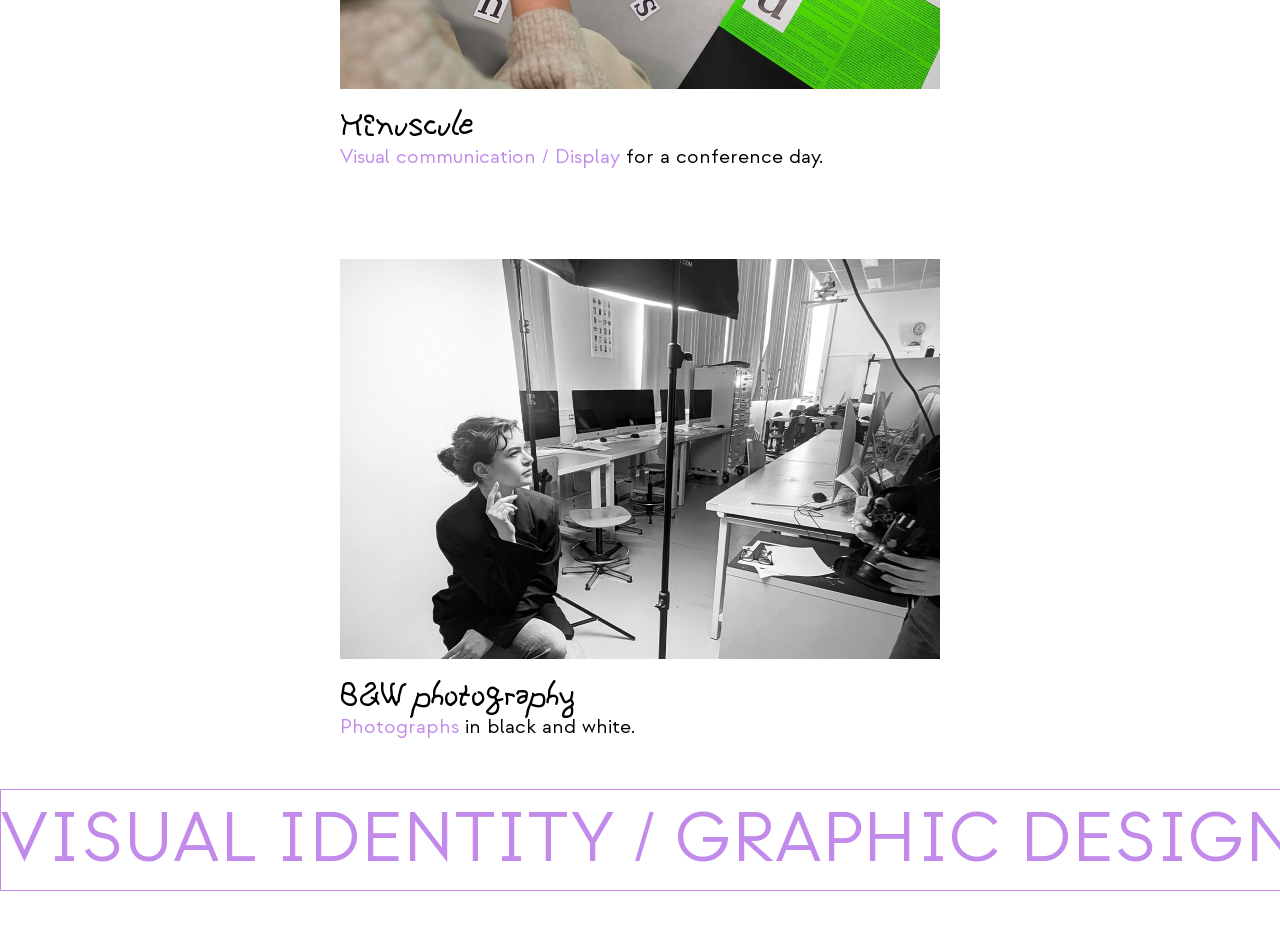
==== commit 6ed2154f: "carouselll" ====
--- a/index.html
+++ b/index.html
@@ -15,10 +15,52 @@
     </header>
 
     <main>
-        
-        <div class="bandeau"> 
-        <img src="img/gangsters/gangster.jpg" alt="livre de gangsters">
-        </div>
+        <section class="carousel" aria-roledescription="carrousel" aria-label="À la une">
+
+            <div class="track">
+                <article class="slide" aria-label="1 sur 6">
+                <div class="slide-text">
+                    
+                </div>
+                </article>
+
+                <article class="slide" aria-label="2 sur 6">
+                <div class="slide-text">
+                    
+            
+                </div>
+                </article>
+
+                <article class="slide" aria-label="3 sur 6">
+                <div class="slide-text">
+                    
+                </div>
+                </article>
+
+                <article class="slide" aria-label="4 sur 6">
+                <div class="slide-text">
+                    
+                </div>
+                </article>
+
+                <article class="slide" aria-label="5 sur 6">
+                <div class="slide-text">
+                    
+                </div>
+                </article>
+
+                <article class="slide" aria-label="6 sur 6">
+                <div class="slide-text">
+                    
+                </div>
+                </article>
+            </div>
+
+            <button class="arrow prev" aria-label="Diapositive précédente">&#10094;</button>
+            <button class="arrow next" aria-label="Diapositive suivante">&#10095;</button>
+
+            <div class="dots"></div>
+        </section>
 
         <div class="scrolling-text-container">
             <div class="scrolling-text">
@@ -75,11 +117,12 @@
         <div class="scrolling-text-container-big">
             <div class="scrolling-text-big">
             VISUAL IDENTITY / GRAPHIC DESIGN / COMMUNICATION / ILLUSTRATION / TYPOGRAPHY / BRANDING / WEB DESIGN / DIGITAL MEDIA / CREATIVE DIRECTION / PHOTOGRAPHY / EDITORIAL DESIGN /
+            </div>
         </div>
 
      </main>
-    
 
+     <script src="carousel.js"></script>
 </body>
 
 </html>
--- a/style.css
+++ b/style.css
@@ -153,13 +153,6 @@
 .lien:hover{
     color: #ffffff;
     transition: 0.5s background;
-}
-
-/*futur carroussel*/
-.bandeau{
-    background-color: rgb(0, 0, 0);
-    width: 100%;
-    margin-bottom: 20px;
 }
 
 .menu{
@@ -182,7 +175,7 @@
     position: relative; /*pour pouvoir déplacer le texte*/
     color: rgb(194, 138, 234); 
     margin-bottom: 50px;
-    border: 1px solid rgb(194, 138, 234); 
+    border: 2px solid rgb(194, 138, 234); 
 
 }
 
@@ -205,7 +198,7 @@
     position: relative;
     color: rgb(194, 138, 234);
     margin-bottom: 50px;
-    border: 1px solid rgb(194, 138, 234);
+    border: 1px solid #c28aea;
 
 }
 
@@ -289,3 +282,58 @@
 
 /*test-carroussel*/
 
+.carousel {
+    position: relative;
+    width: 100%;
+    max-width: 3000px;
+    aspect-ratio: 3000 / 950;
+    margin: 0 auto;
+    overflow: hidden;/* cache les diapositives hors cadre */
+  }
+
+  .track { /*pour aligner les images*/
+    display: flex;
+    height: 100%;
+    transition: transform .7s cubic-bezier(.65, 0, .35, 1);
+  }
+
+  .slide {
+    flex: 0 0 100%;   
+    position: relative;
+    display: flex;
+    align-items: center;
+    background-size: cover;  
+    background-position: center;
+    color: #fff;
+  }
+
+
+  .slide:nth-child(1) { background-image: url("img/fanzine-futur/fanzine-bandeau.jpg"); }
+  .slide:nth-child(2) { background-image: url("img/babyboo/babyboo-bandeau.jpg"); }
+  .slide:nth-child(3) { background-image: url("img/gangsters/gangster.jpg");}
+  .slide:nth-child(4) { background-image: url("img/kabane-cafe/kabane-bandeau.jpg");}
+  .slide:nth-child(5) { background-image: url("img/photo/photo-bandeau.jpg");}
+  .slide:nth-child(6) { background-image: url("img/minuscule/minuscule-bandeau.jpg");}
+
+  
+  .arrow {
+    position: absolute;
+    top: 50%;
+    transform: translateY(-50%);
+    width: 3.2em; height: 3.2em;
+    border: 0;
+    border-radius: 50%;
+    background-color: #00000000;
+    color: #c28aea;
+    font-size: clamp(.7rem, 1.2vw, 1.2rem);
+    cursor: pointer;
+  }
+  .arrow:hover { background: #ffffff73; }
+  .prev { left: 2%; }
+  .next { right: 2%; }
+  
+  .arrow:focus-visible, .dot:focus-visible, .slide-text a:focus-visible {
+    outline: 3px solid #ffd54a;
+    outline-offset: 2px;
+  }
+
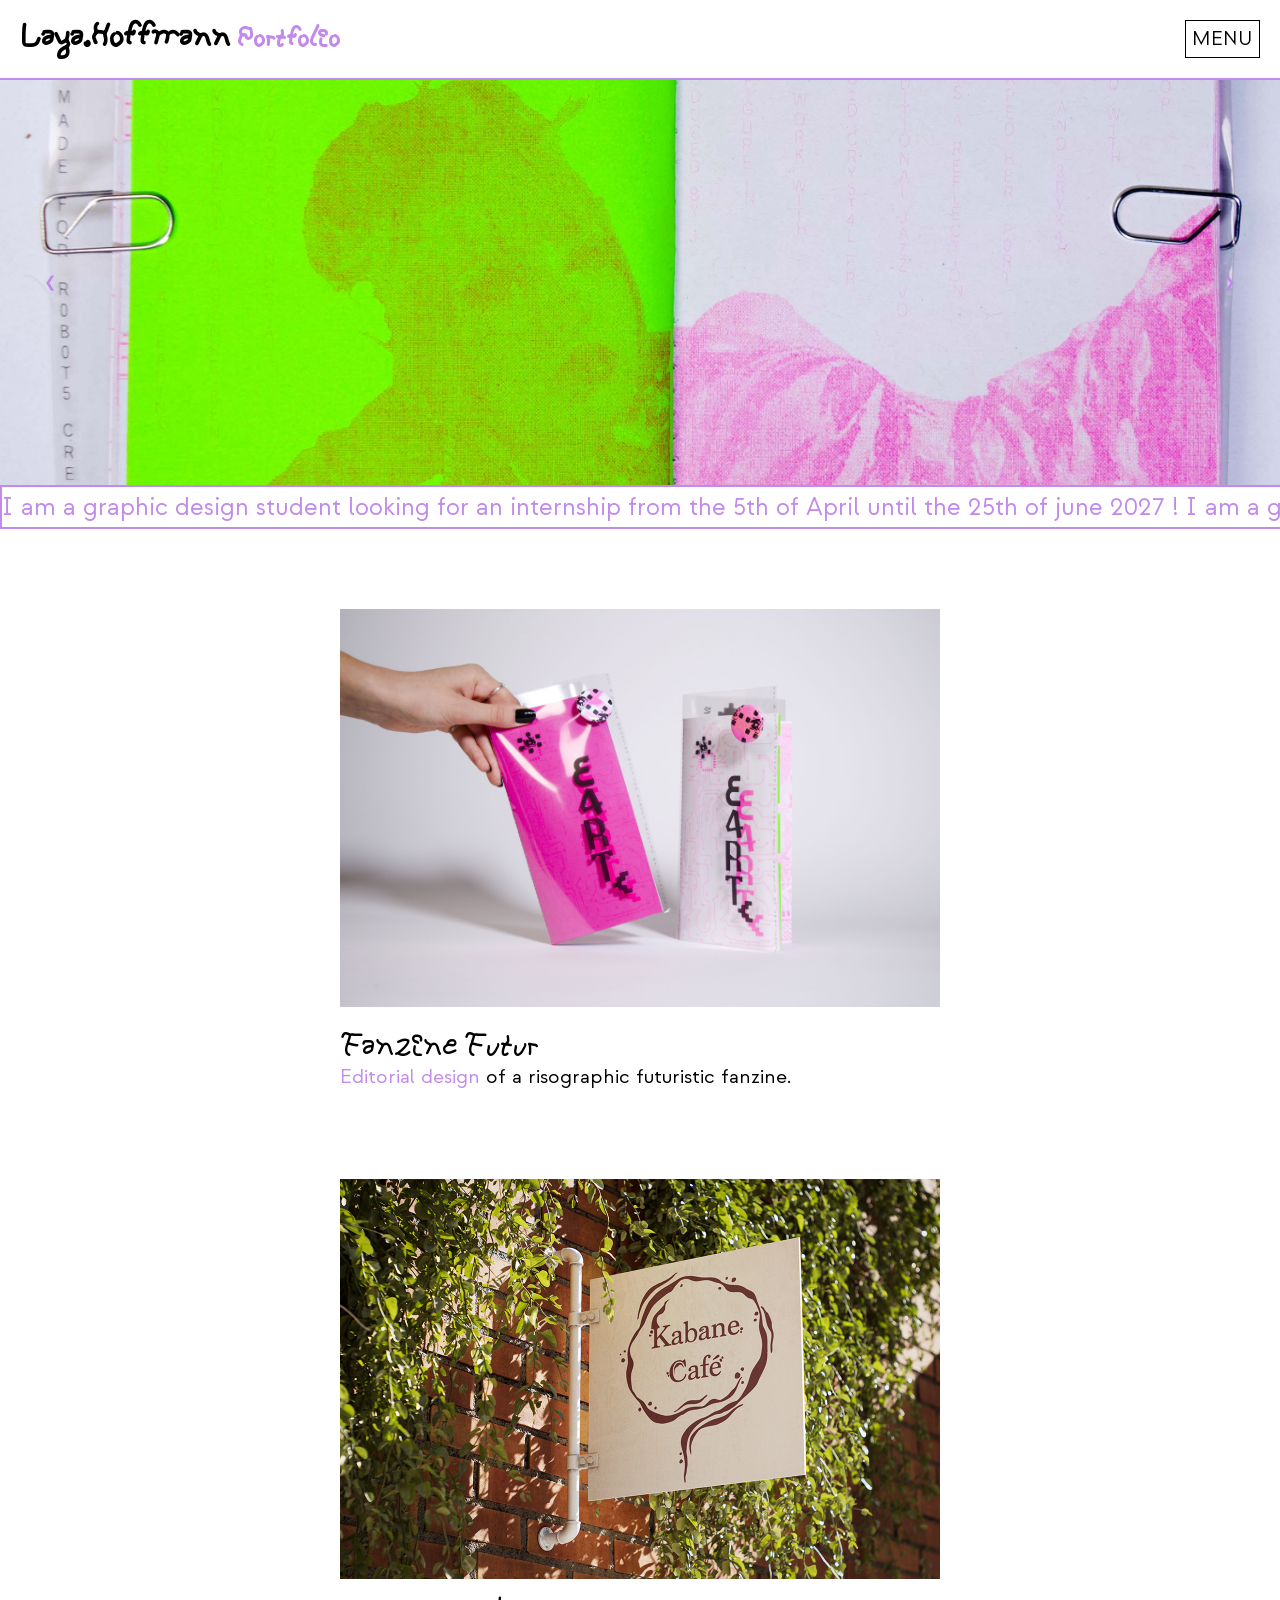
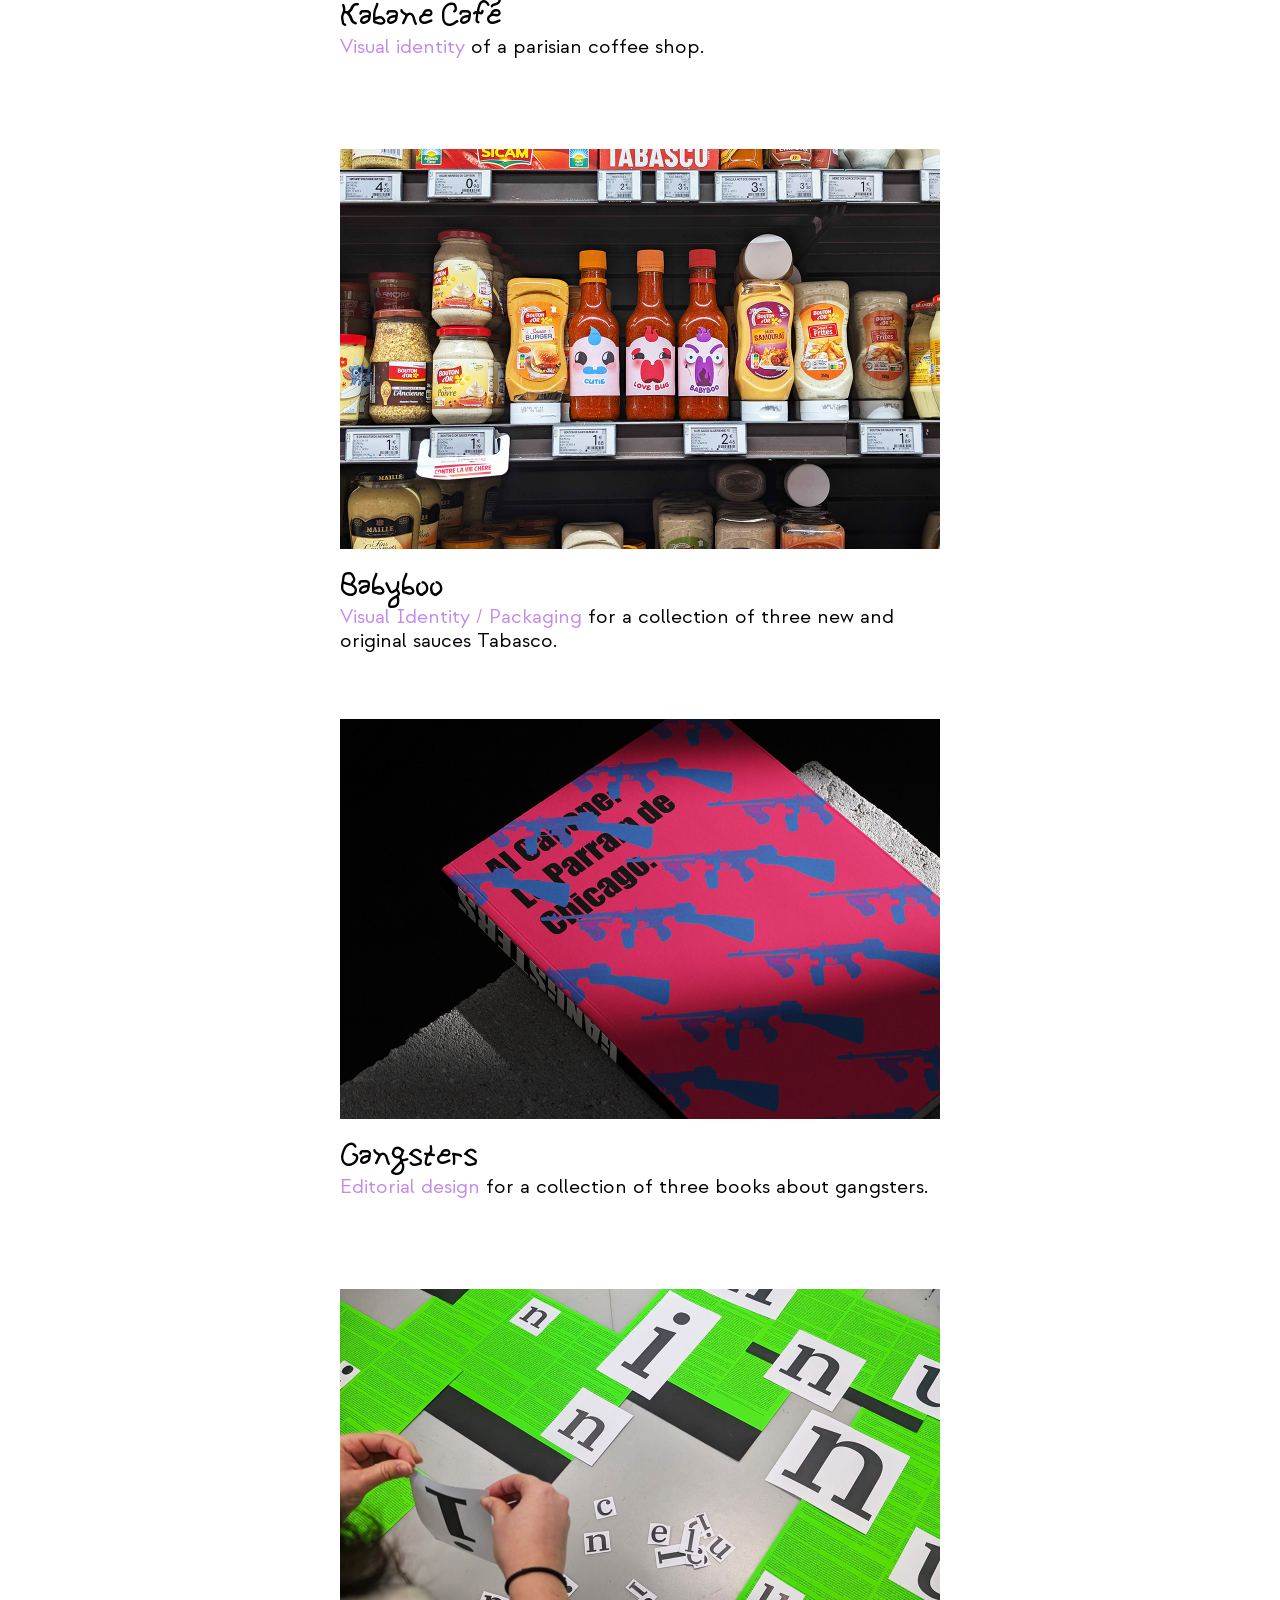
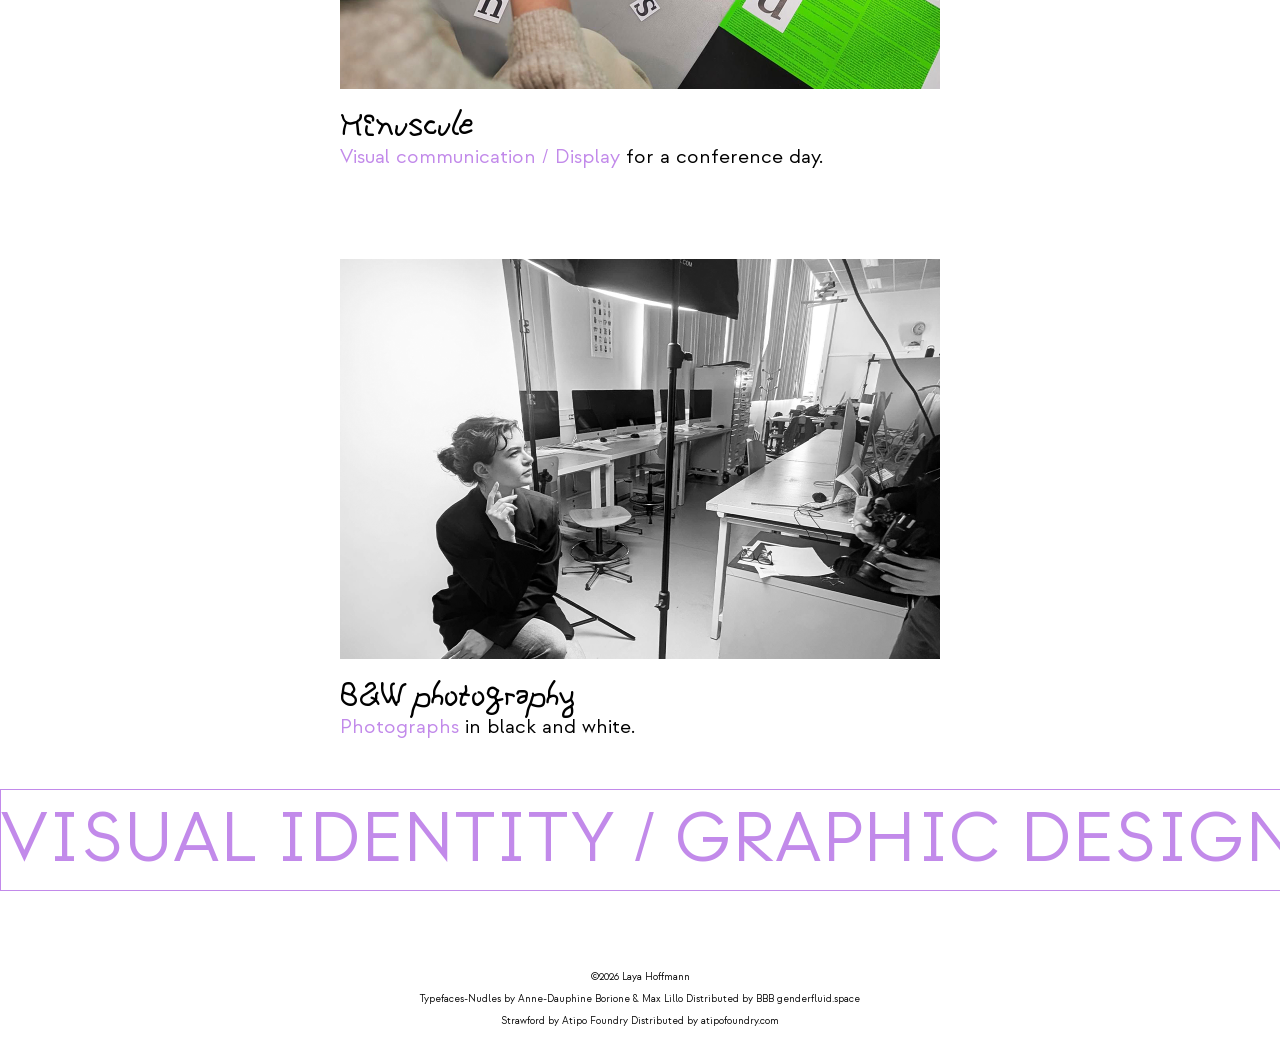
==== commit 83d9315c: "kk" ====
--- a/index.html
+++ b/index.html
@@ -122,6 +122,14 @@
 
      </main>
 
+    <footer class="footer">
+        <div>
+        <p class="margin">©2026 Laya Hoffmann</p>
+        <p class="margin">Typefaces-Nudles by Anne-Dauphine Borione & Max Lillo Distributed by BBB genderfluid.space</p>
+        <p class="margin">Strawford by Atipo Foundry Distributed by atipofoundry.com</p>
+        </div>
+    </footer>
+
      <script src="carousel.js"></script>
 </body>
 
--- a/style.css
+++ b/style.css
@@ -61,6 +61,10 @@
 
 
 /*CSS CLASS*/
+
+.margin{
+    margin-top: 0;
+}
 .violet{
     color: #c28aea;
 }
@@ -96,6 +100,12 @@
     padding: 30px;
 }
 
+.gridbutton{
+    gap: 15px;
+    display: grid;
+    grid-template-columns: repeat(auto-fill, 100px);
+}
+
 .grid-menu{
     background-color: rgba(255, 255, 255, 0);
     padding: 20px;
@@ -129,6 +139,17 @@
     align-items: center;
 }
 
+.button3{
+    color: rgb(0, 0, 0);
+    padding: 6px;
+    text-decoration: none;
+    border: 1px solid rgb(0, 0, 0);
+    transition: 0.5s background;
+    align-items: center;
+    height: 25px;
+    width: 30px;
+}
+
 /*bouton quand on clique*/
 .button:hover{
     color: rgb(255, 255, 255);
@@ -139,6 +160,14 @@
 }
 
 .button2:hover{
+    color: rgb(255, 255, 255);
+    background-color: rgb(194, 138, 234);
+    padding: 6px;
+    text-decoration: none;
+    border: 1px solid rgb(255, 255, 255);
+}
+
+.button3:hover{
     color: rgb(255, 255, 255);
     background-color: rgb(194, 138, 234);
     padding: 6px;
@@ -238,6 +267,16 @@
             opacity:1;
 }
 
+.footer{
+    font-size: 10px;
+    font-family: "strawford";
+    margin-top: 80px;
+    text-align: center;
+    justify-content: center;
+    margin-left: auto;
+    margin-right: auto;
+}
+
 
 /*animation bandeau*/
 @keyframes scroll-left { 
@@ -277,7 +316,6 @@
     .item-grid{
         height: auto;
     }
-
 }
 
 /*test-carroussel*/
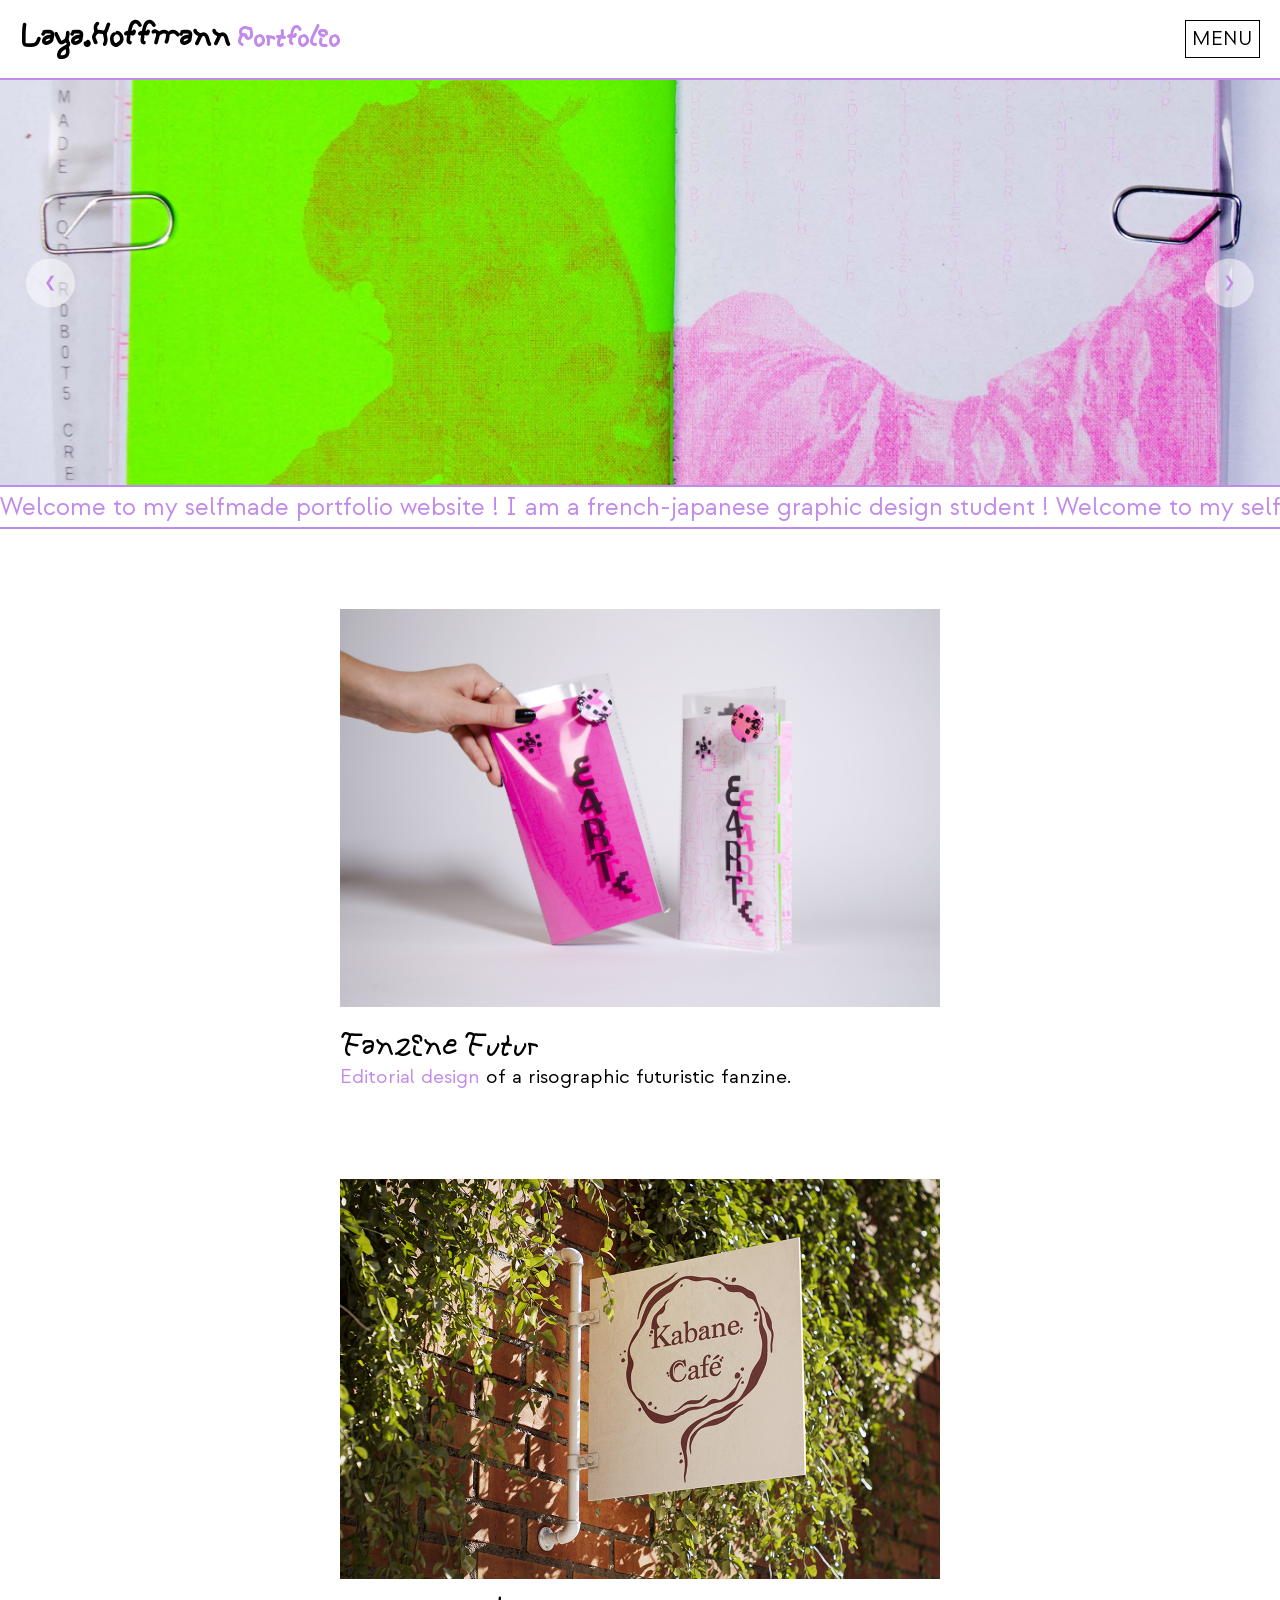
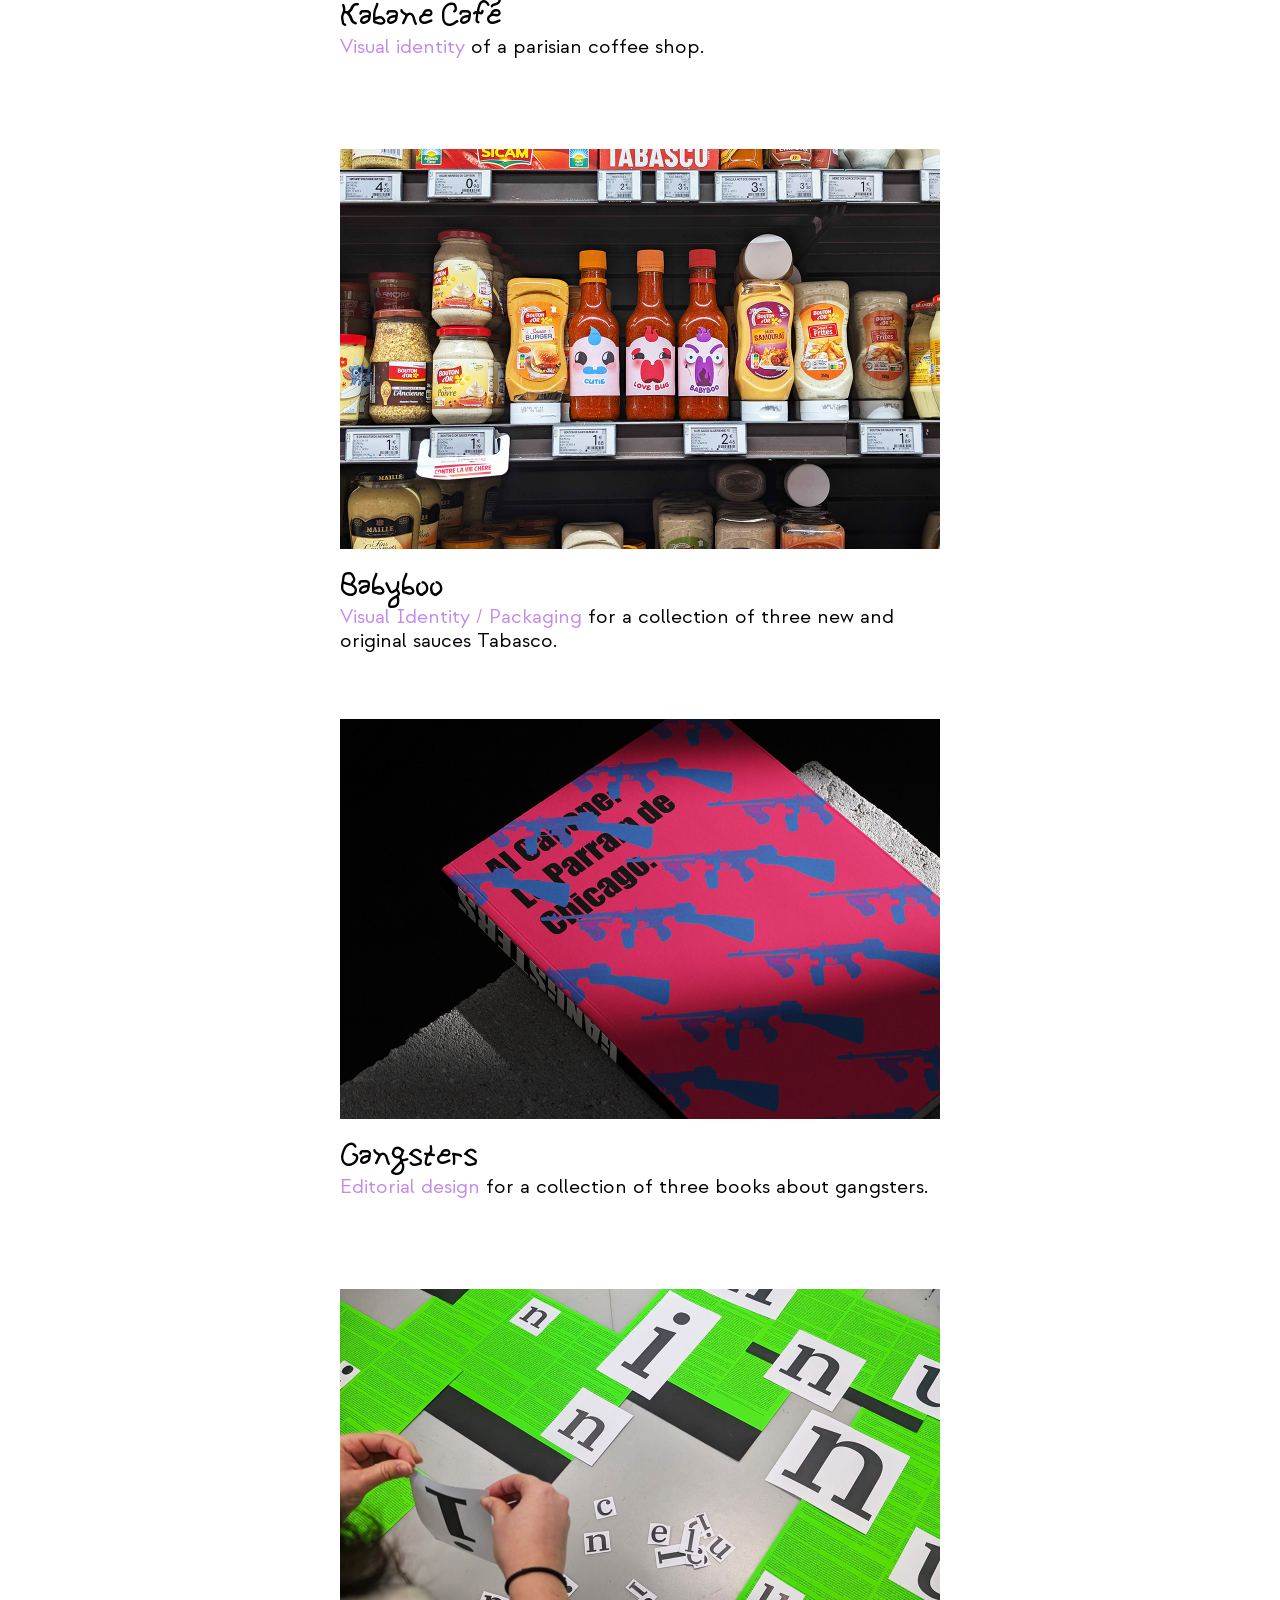
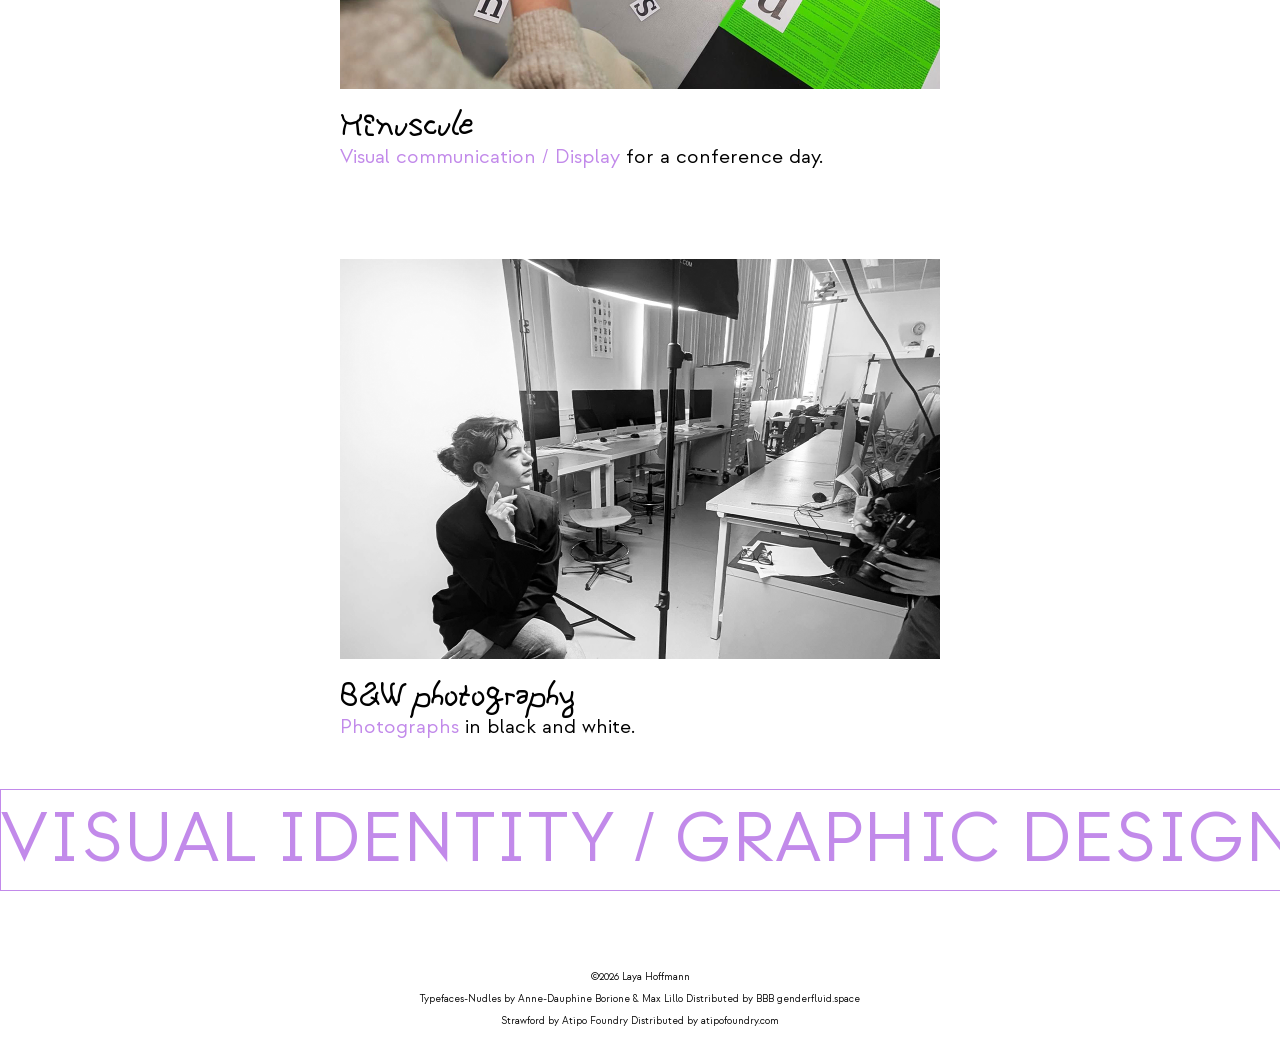
==== commit 1eeb8d11: "f" ====
--- a/index.html
+++ b/index.html
@@ -64,7 +64,7 @@
 
         <div class="scrolling-text-container">
             <div class="scrolling-text">
-            I am a graphic design student looking for an internship from the 5th of April until the 25th of june 2027 ! I am a graphic design student looking for an internship from the 5th of April until the 25th of june 2027 ! I am a graphic design student looking for an internship from the 5th of April until the 25th of june 2027 ! I am a graphic design student looking for an internship from the 5th of April until the 25th of june 2027 !  
+            Welcome to my selfmade portfolio website ! I am a french-japanese graphic design student ! Welcome to my selfmade portfolio website ! I am a french-japanese graphic design student ! Welcome to my selfmade portfolio website ! I am a french-japanese graphic design student !   
             </div>
         </div>
 
--- a/style.css
+++ b/style.css
@@ -98,6 +98,13 @@
     justify-content: center;
     gap: 70px;
     padding: 30px;
+}
+
+.grid2 {
+        grid-template-columns: 1fr; 
+        padding: 30px;
+        align-items: center;
+        
 }
 
 .gridbutton{
@@ -204,7 +211,8 @@
     position: relative; /*pour pouvoir déplacer le texte*/
     color: rgb(194, 138, 234); 
     margin-bottom: 50px;
-    border: 2px solid rgb(194, 138, 234); 
+    border-top: 2px solid rgb(194, 138, 234);
+    border-bottom: 2px solid rgb(194, 138, 234); 
 
 }
 
@@ -361,12 +369,12 @@
     width: 3.2em; height: 3.2em;
     border: 0;
     border-radius: 50%;
-    background-color: #00000000;
+    background-color: #ffffff7b;
     color: #c28aea;
     font-size: clamp(.7rem, 1.2vw, 1.2rem);
     cursor: pointer;
   }
-  .arrow:hover { background: #ffffff73; }
+  .arrow:hover { background: #ffffffda; }
   .prev { left: 2%; }
   .next { right: 2%; }
   
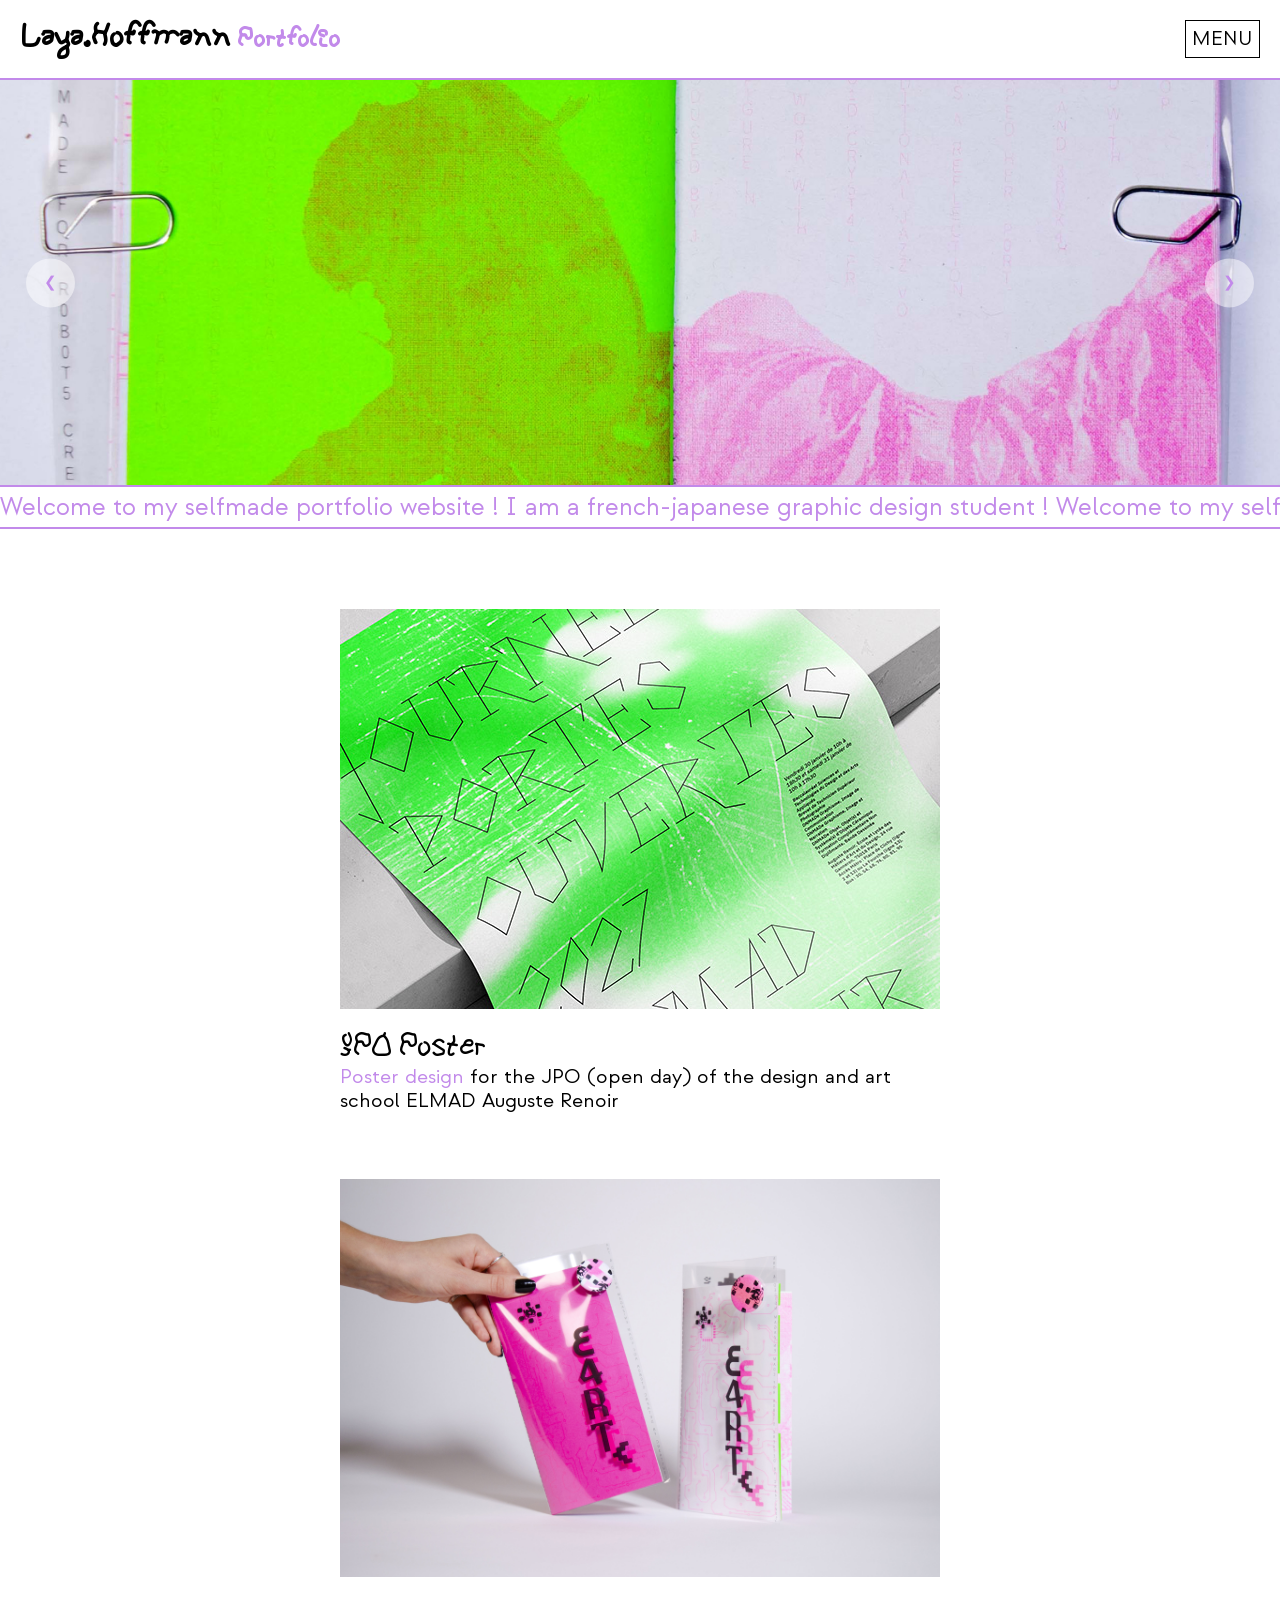
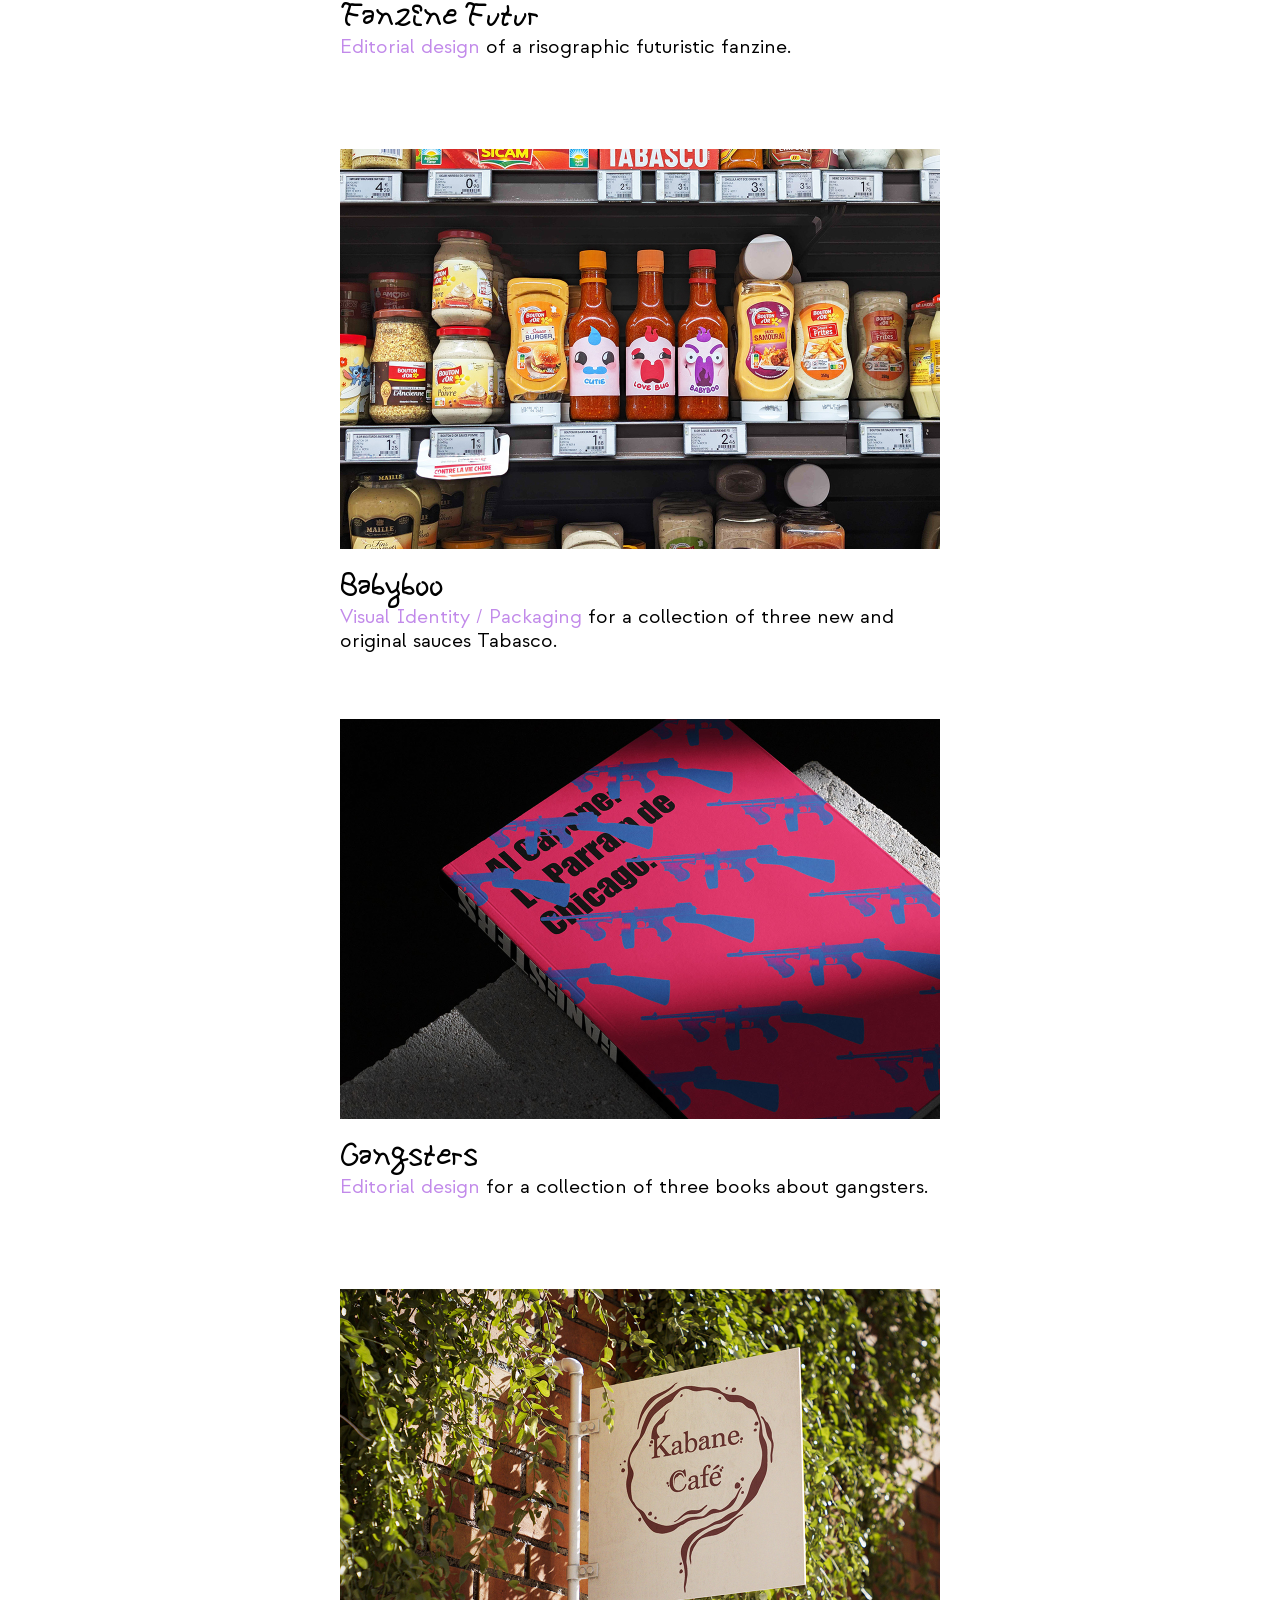
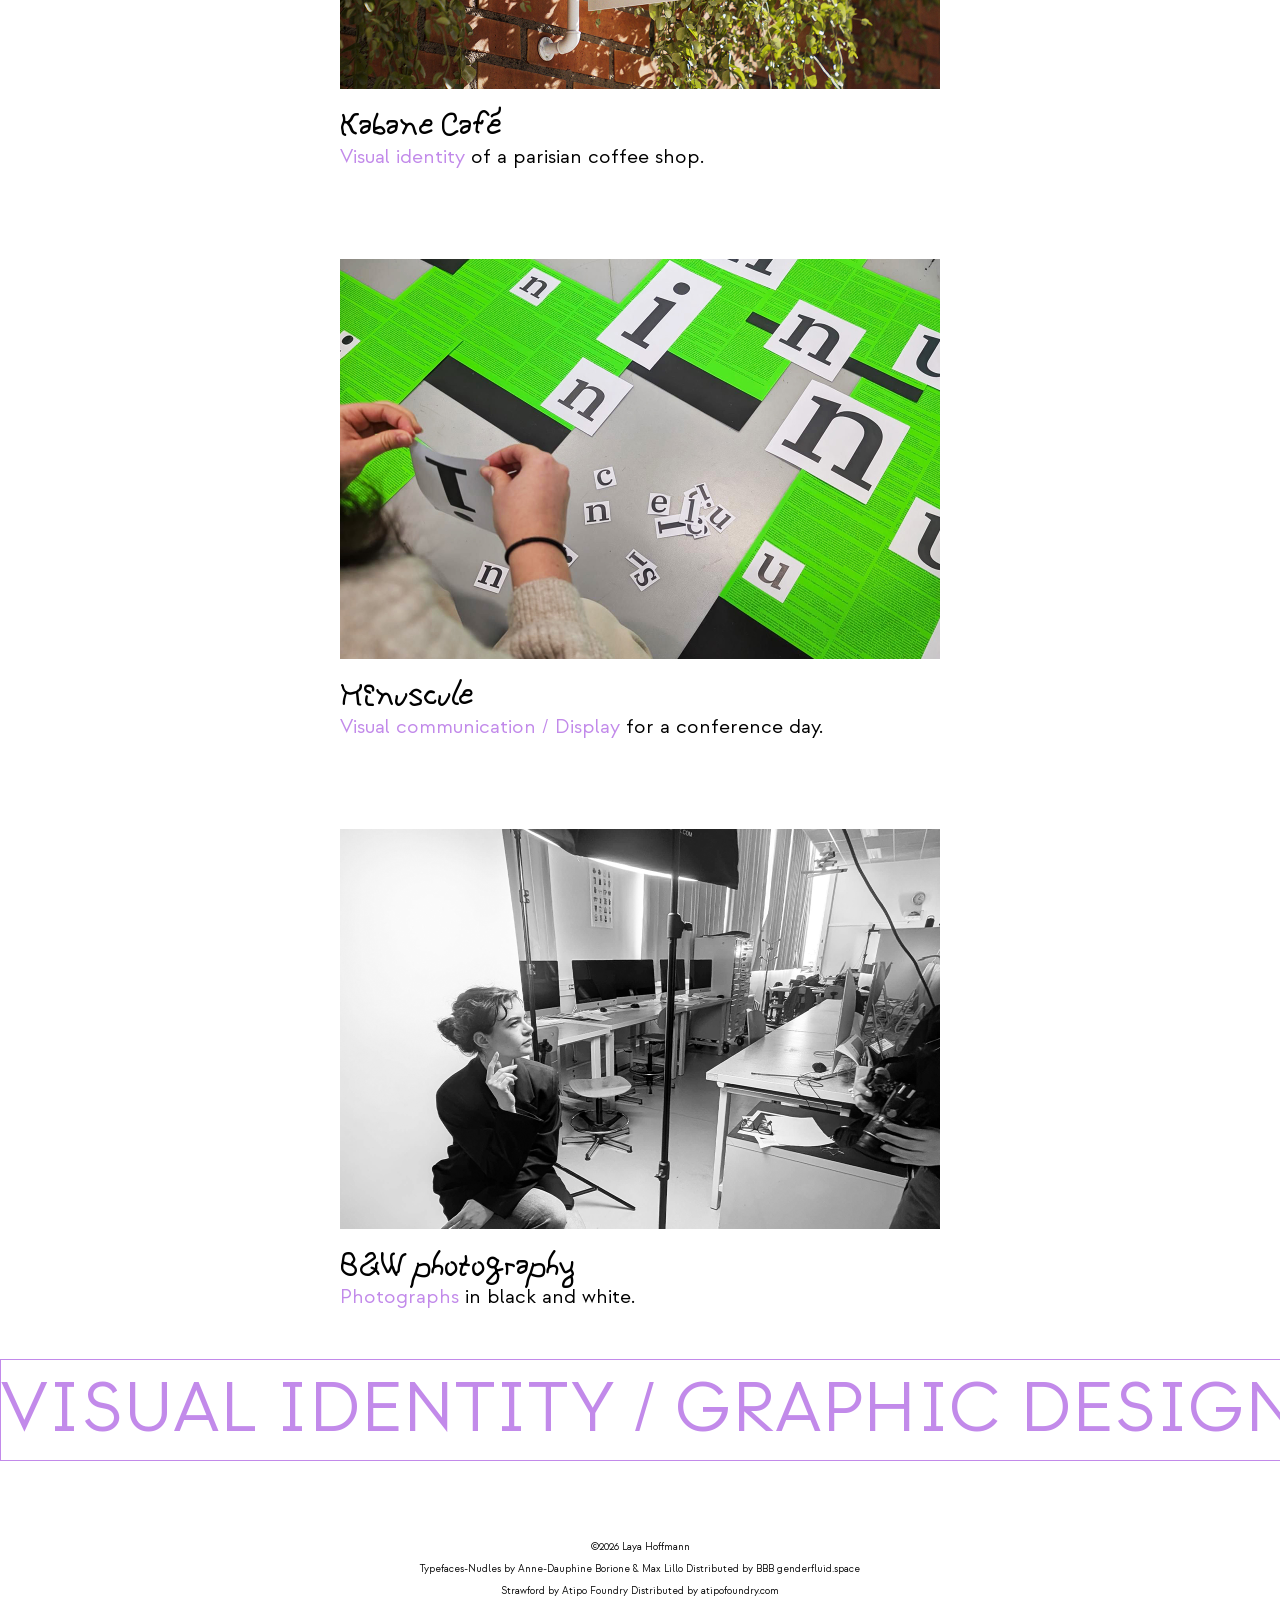
==== commit 05443317: "jpo" ====
--- a/index.html
+++ b/index.html
@@ -51,7 +51,7 @@
 
                 <article class="slide" aria-label="6 sur 6">
                 <div class="slide-text">
-                    
+    
                 </div>
                 </article>
             </div>
@@ -70,18 +70,18 @@
 
         <div class="grid">
 
+        <a class="item-grid"  href="jpo.html">
+            <img class="fx" src="img/support.svg" alt="visual">
+            <img src="img/jpo/jpo4.jpg" width="300" height="200" alt="affiche jpo">
+            <p class="sous-titre">JPO Poster</p>
+            <p><span>Poster design</span> for the JPO (open day) of the design and art school ELMAD Auguste Renoir</p>
+        </a>
+
         <a class="item-grid"  href="fanzine-futur.html">
             <img class="fx" src="img/support.svg" alt="visual">
             <img src="img/fanzine-futur/fanzinefutur1.jpg" width="300" height="200" alt="fanzine futur">
             <p class="sous-titre">Fanzine Futur</p>
             <p><span>Editorial design</span> of a risographic futuristic fanzine.</p>
-        </a>
-
-        <a class="item-grid"  href="kabanecafe.html">
-            <img class="fx" src="img/support.svg" alt="visual">
-            <img src="img/kabane-cafe/kabanecafe1.jpg" width="300" height="200" alt="kabanecafe">
-            <p class="sous-titre">Kabane Café</p>
-            <p><span>Visual identity</span> of a parisian coffee shop.</p>
         </a>
 
         <a class="item-grid"  href="babyboo.html">
@@ -96,6 +96,13 @@
             <img src="img/gangsters/gangsters1.jpg" width="300" height="200" alt="livre gangster">
             <p class="sous-titre">Gangsters</p>
             <p><span>Editorial design</span> for a collection of three books about gangsters.</p>
+        </a>
+
+        <a class="item-grid"  href="kabanecafe.html">
+            <img class="fx" src="img/support.svg" alt="visual">
+            <img src="img/kabane-cafe/kabanecafe1.jpg" width="300" height="200" alt="kabanecafe">
+            <p class="sous-titre">Kabane Café</p>
+            <p><span>Visual identity</span> of a parisian coffee shop.</p>
         </a>
 
         <a class="item-grid"  href="minuscule.html">
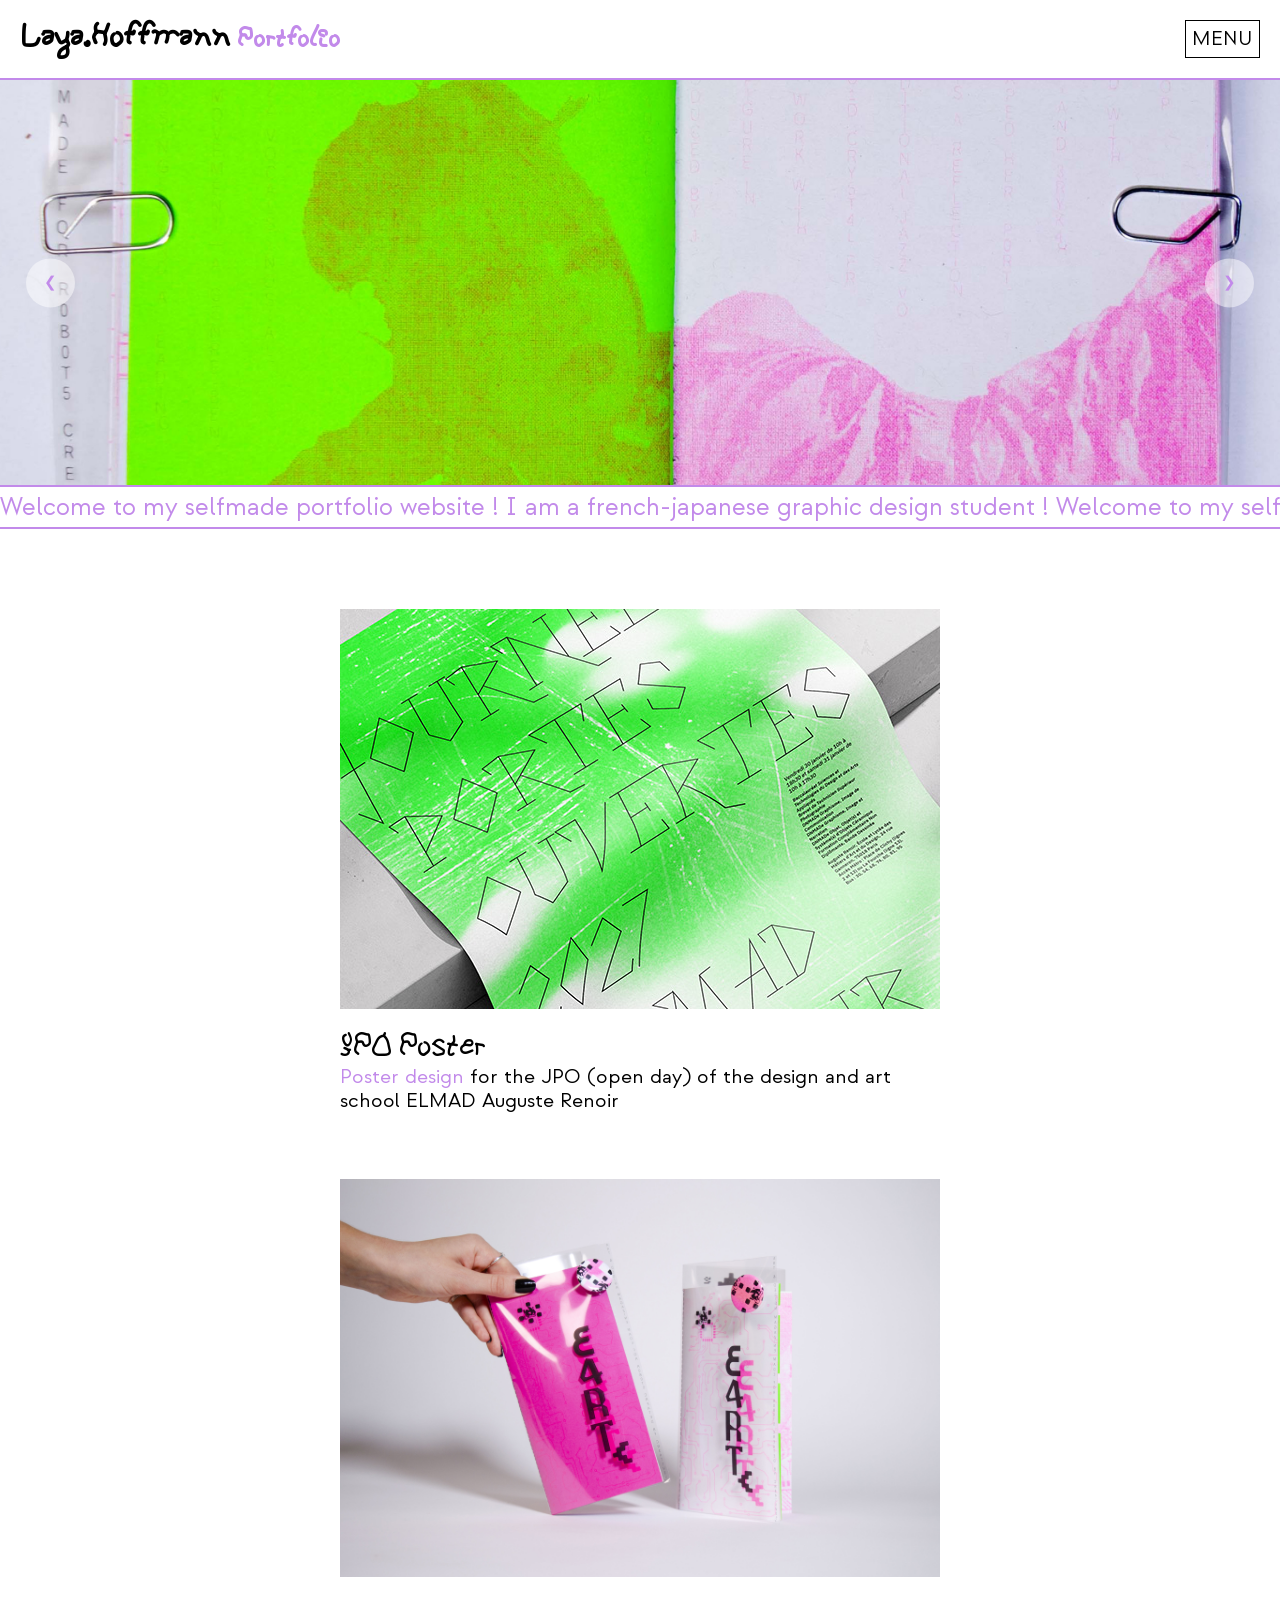
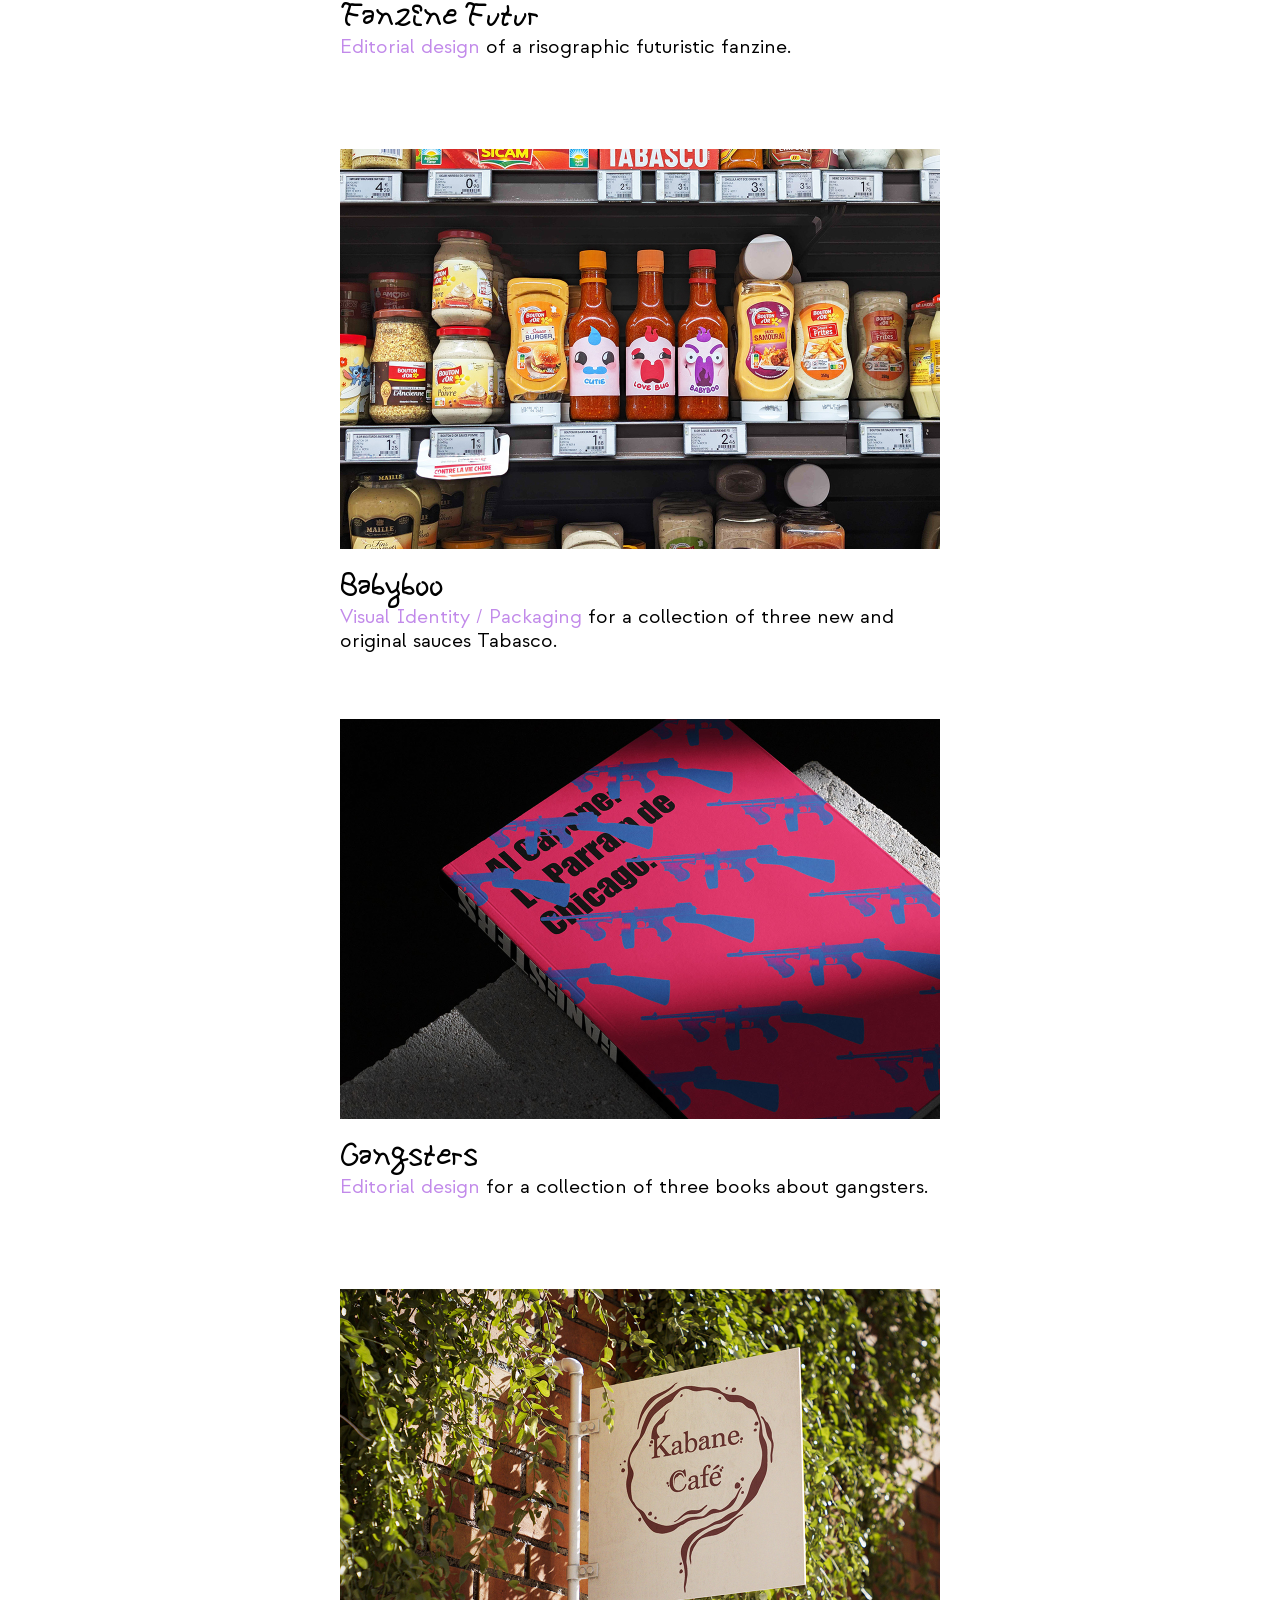
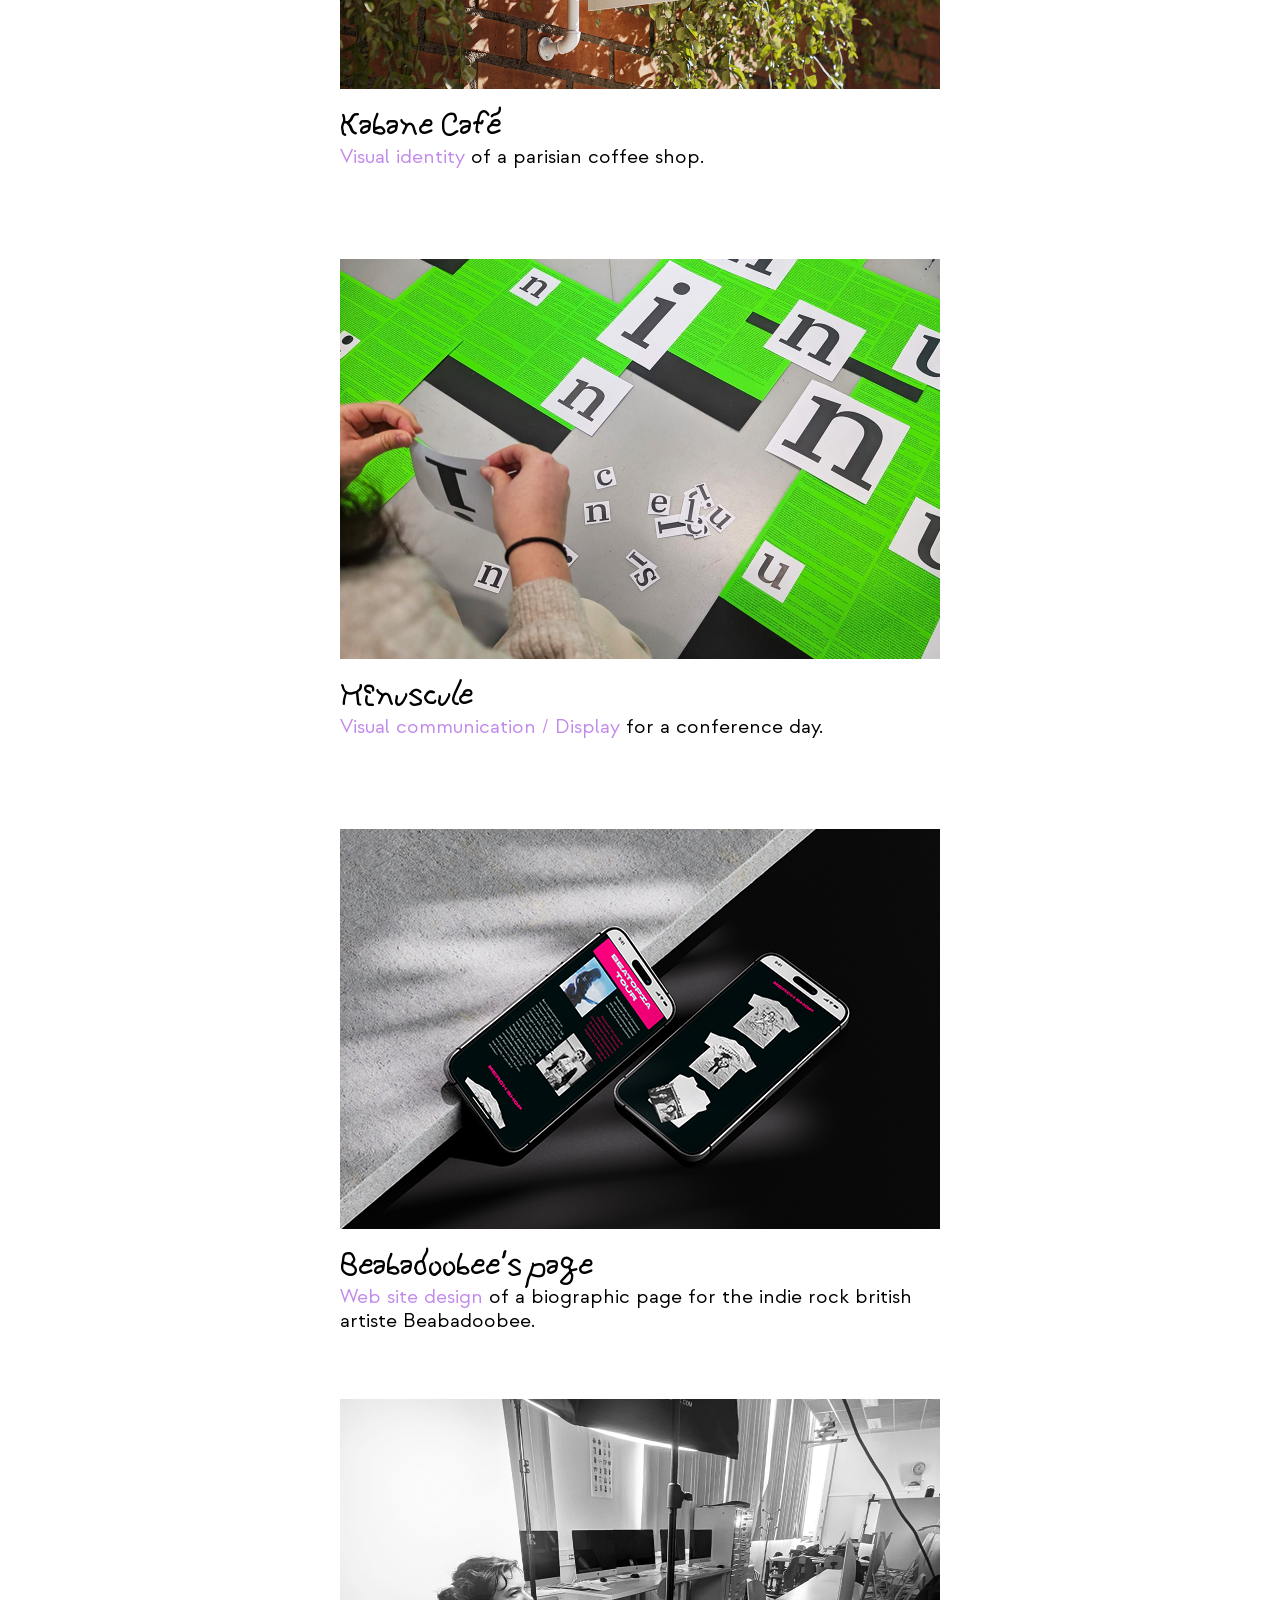
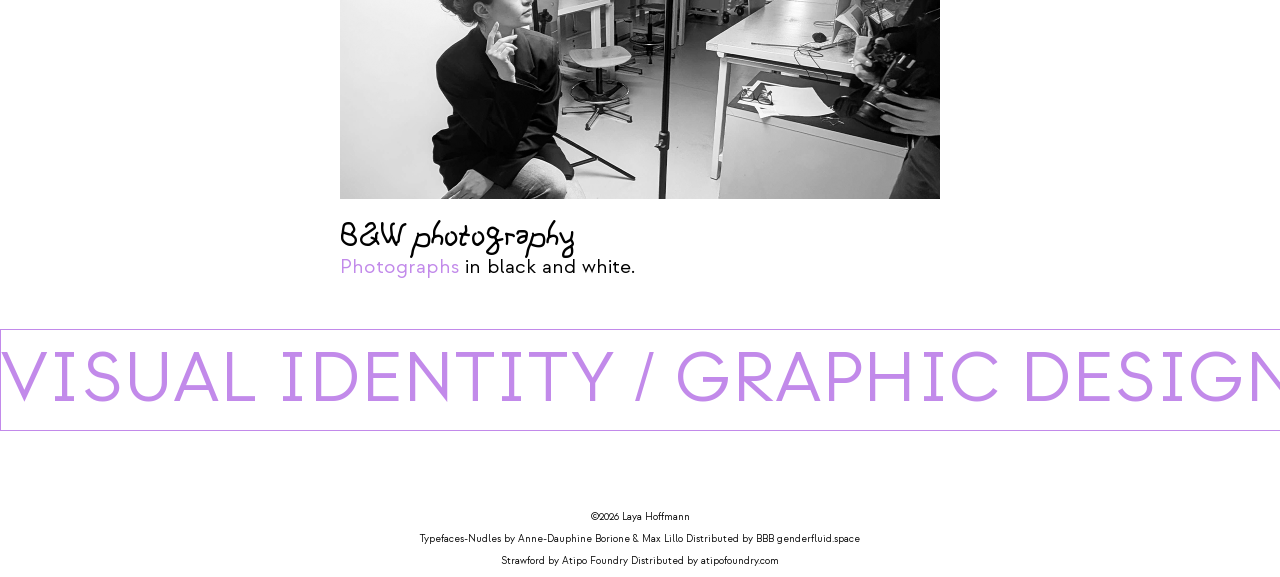
==== commit f5da4c4f: "bea" ====
--- a/index.html
+++ b/index.html
@@ -112,6 +112,13 @@
             <p><span>Visual communication / Display</span> for a conference day.</p>
         </a>
 
+        <a class="item-grid"  href="bea.html">
+            <img class="fx" src="img/support.svg" alt="visual">
+            <img src="img/bea/bea1.jpg" width="300" height="200" alt="phone web page">
+            <p class="sous-titre">Beabadoobee's page</p>
+            <p><span>Web site design</span> of a biographic page for the indie rock british artiste Beabadoobee.</p>
+        </a>
+
         <a class="item-grid"  href="photo.html">
             <img class="fx" src="img/support.svg" alt="visual">
             <img src="img/photo/photo3.jpg" width="300" height="200" alt="photo">
